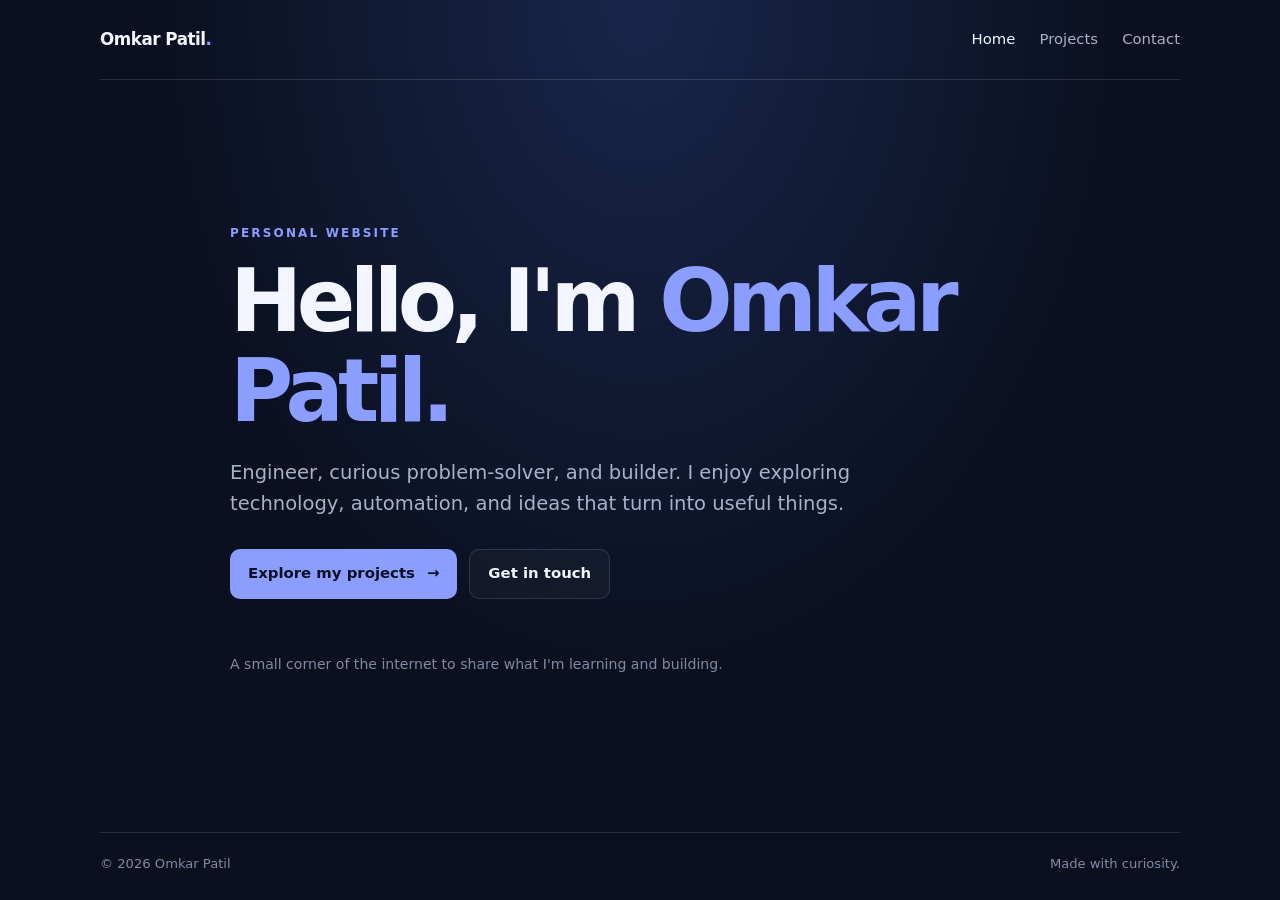
==== index.html @ 69654e65 "First commit to website added contact, projects, index and style" ====
<!doctype html>
<html lang="en">
<head>
  <meta charset="utf-8">
  <meta name="viewport" content="width=device-width, initial-scale=1">
  <meta name="description" content="The personal website of Omkar Patil.">
  <title>Omkar Patil</title>
  <link rel="stylesheet" href="style.css">
</head>
<body>
  <header class="site-header">
    <a class="brand" href="index.html">Omkar Patil<span>.</span></a>
    <nav aria-label="Main navigation">
      <a class="active" href="index.html">Home</a>
      <a href="projects.html">Projects</a>
      <a href="contact.html">Contact</a>
    </nav>
  </header>

  <main class="hero">
    <p class="eyebrow">PERSONAL WEBSITE</p>
    <h1>Hello, I'm <span>Omkar Patil.</span></h1>
    <p class="intro">Engineer, curious problem-solver, and builder. I enjoy exploring technology, automation, and ideas that turn into useful things.</p>
    <div class="actions">
      <a class="button primary" href="projects.html">Explore my projects <span aria-hidden="true">→</span></a>
      <a class="button secondary" href="contact.html">Get in touch</a>
    </div>
    <p class="note">A small corner of the internet to share what I'm learning and building.</p>
  </main>

  <footer><span>© <span id="year">2026</span> Omkar Patil</span><span>Made with curiosity.</span></footer>
</body>
</html>
---- style.css ----
:root {
  color-scheme: dark;
  --bg: #0b1020;
  --panel: #111a2d;
  --text: #f3f6ff;
  --muted: #a7b2c8;
  --accent: #8b9dff;
  --line: rgba(255,255,255,.12);
}
* { box-sizing: border-box; }
html { min-height: 100%; }
body {
  margin: 0;
  min-height: 100vh;
  display: flex;
  flex-direction: column;
  background: radial-gradient(ellipse at 50% 0%, #18264a 0%, var(--bg) 54%);
  color: var(--text);
  font-family: Inter, ui-sans-serif, system-ui, -apple-system, BlinkMacSystemFont, "Segoe UI", sans-serif;
  line-height: 1.6;
}
a { color: inherit; text-decoration: none; }
.site-header {
  width: min(1080px, calc(100% - 40px));
  margin: 0 auto;
  padding: 26px 0;
  display: flex;
  justify-content: space-between;
  align-items: center;
  gap: 24px;
  border-bottom: 1px solid var(--line);
}
.brand { font-size: 1.05rem; font-weight: 750; letter-spacing: -.03em; }
.brand span, h1 span { color: var(--accent); }
nav { display: flex; gap: 24px; }
nav a { color: var(--muted); font-size: .93rem; transition: color .2s; }
nav a:hover, nav a.active { color: var(--text); }
.hero {
  width: min(820px, calc(100% - 40px));
  margin: auto;
  padding: 100px 0 110px;
}
.eyebrow { color: var(--accent); font-size: .75rem; font-weight: 750; letter-spacing: .18em; }
h1 { margin: 12px 0 18px; font-size: clamp(2.8rem, 8vw, 5.4rem); line-height: 1.05; letter-spacing: -.065em; }
.intro { max-width: 650px; color: var(--muted); font-size: clamp(1.05rem, 2.3vw, 1.22rem); }
.actions { display: flex; flex-wrap: wrap; gap: 12px; margin-top: 30px; }
.button { display: inline-flex; align-items: center; gap: 12px; padding: 12px 18px; border-radius: 10px; font-weight: 650; font-size: .93rem; }
.primary { color: #0b1020; background: var(--accent); }
.primary:hover { filter: brightness(1.08); }
.secondary { border: 1px solid var(--line); background: rgba(255,255,255,.03); }
.secondary:hover { background: rgba(255,255,255,.08); }
.note { margin-top: 54px; color: #7f8ba4; font-size: .88rem; }
.page { width: min(820px, calc(100% - 40px)); margin: 0 auto; padding: 76px 0 100px; flex: 1; }
.page h1 { font-size: clamp(2.7rem, 7vw, 4.6rem); }
.project-card, .contact-card {
  margin: 34px 0 28px;
  padding: 28px;
  border: 1px solid var(--line);
  border-radius: 16px;
  background: linear-gradient(135deg, rgba(255,255,255,.055), rgba(255,255,255,.02));
}
.status { display: flex; align-items: center; gap: 9px; color: #b9c4da; font-size: .82rem; }
.status-dot { width: 8px; height: 8px; border-radius: 50%; background: #f3c969; box-shadow: 0 0 12px rgba(243,201,105,.35); }
h2 { margin: 16px 0 8px; font-size: 1.4rem; letter-spacing: -.025em; }
.project-card p, .small { color: var(--muted); }
.label { color: var(--muted); font-size: .75rem; letter-spacing: .16em; font-weight: 750; }
.email-link { color: var(--accent); font-size: clamp(1.05rem, 3vw, 1.4rem); overflow-wrap: anywhere; }
.small { font-size: .82rem; }
.text-link { display: inline-block; margin-top: 12px; color: var(--muted); }
.text-link:hover { color: var(--text); }
footer {
  width: min(1080px, calc(100% - 40px));
  margin: 0 auto;
  padding: 20px 0 26px;
  border-top: 1px solid var(--line);
  display: flex;
  justify-content: space-between;
  gap: 12px;
  color: #7f8ba4;
  font-size: .82rem;
}
@media (max-width: 520px) {
  .site-header { align-items: flex-start; flex-direction: column; gap: 12px; }
  nav { gap: 18px; }
  .hero { padding: 72px 0 80px; }
  .page { padding-top: 54px; }
  .project-card, .contact-card { padding: 22px; }
  footer { flex-direction: column; gap: 4px; }
}
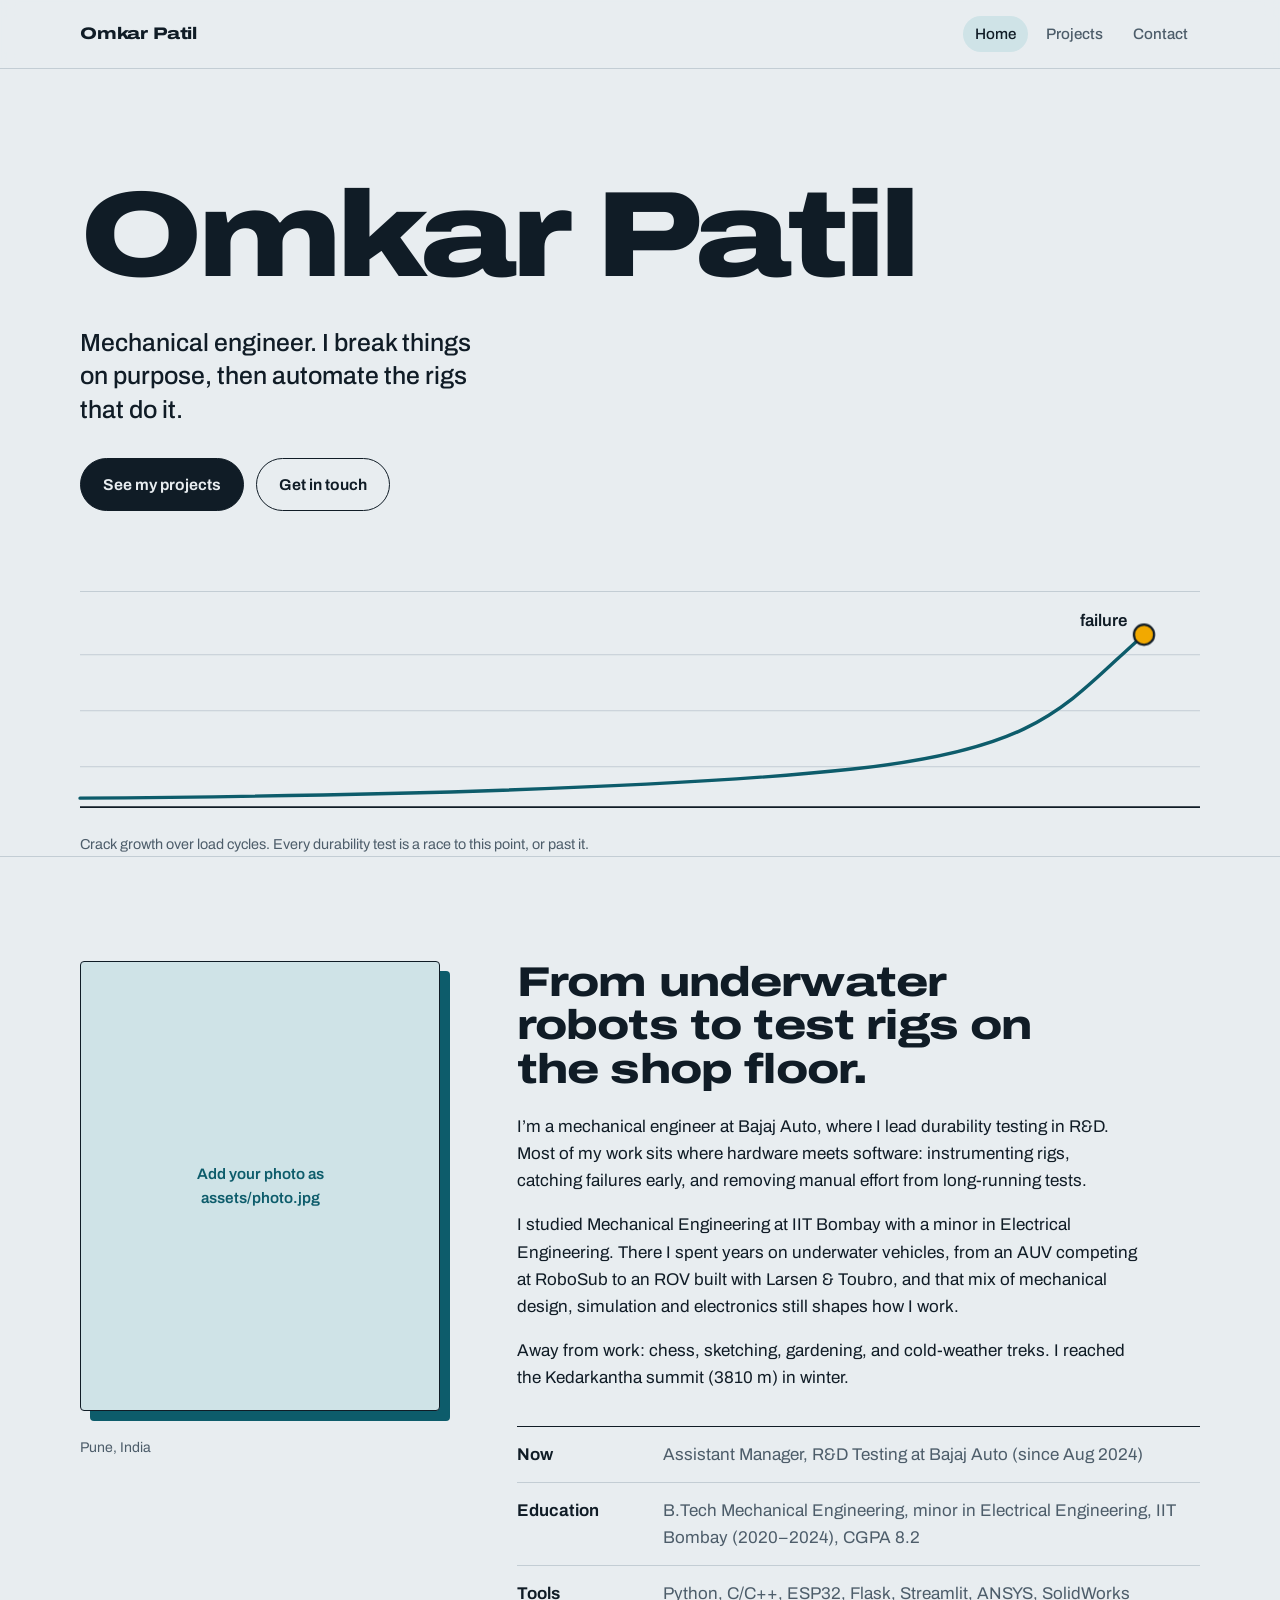
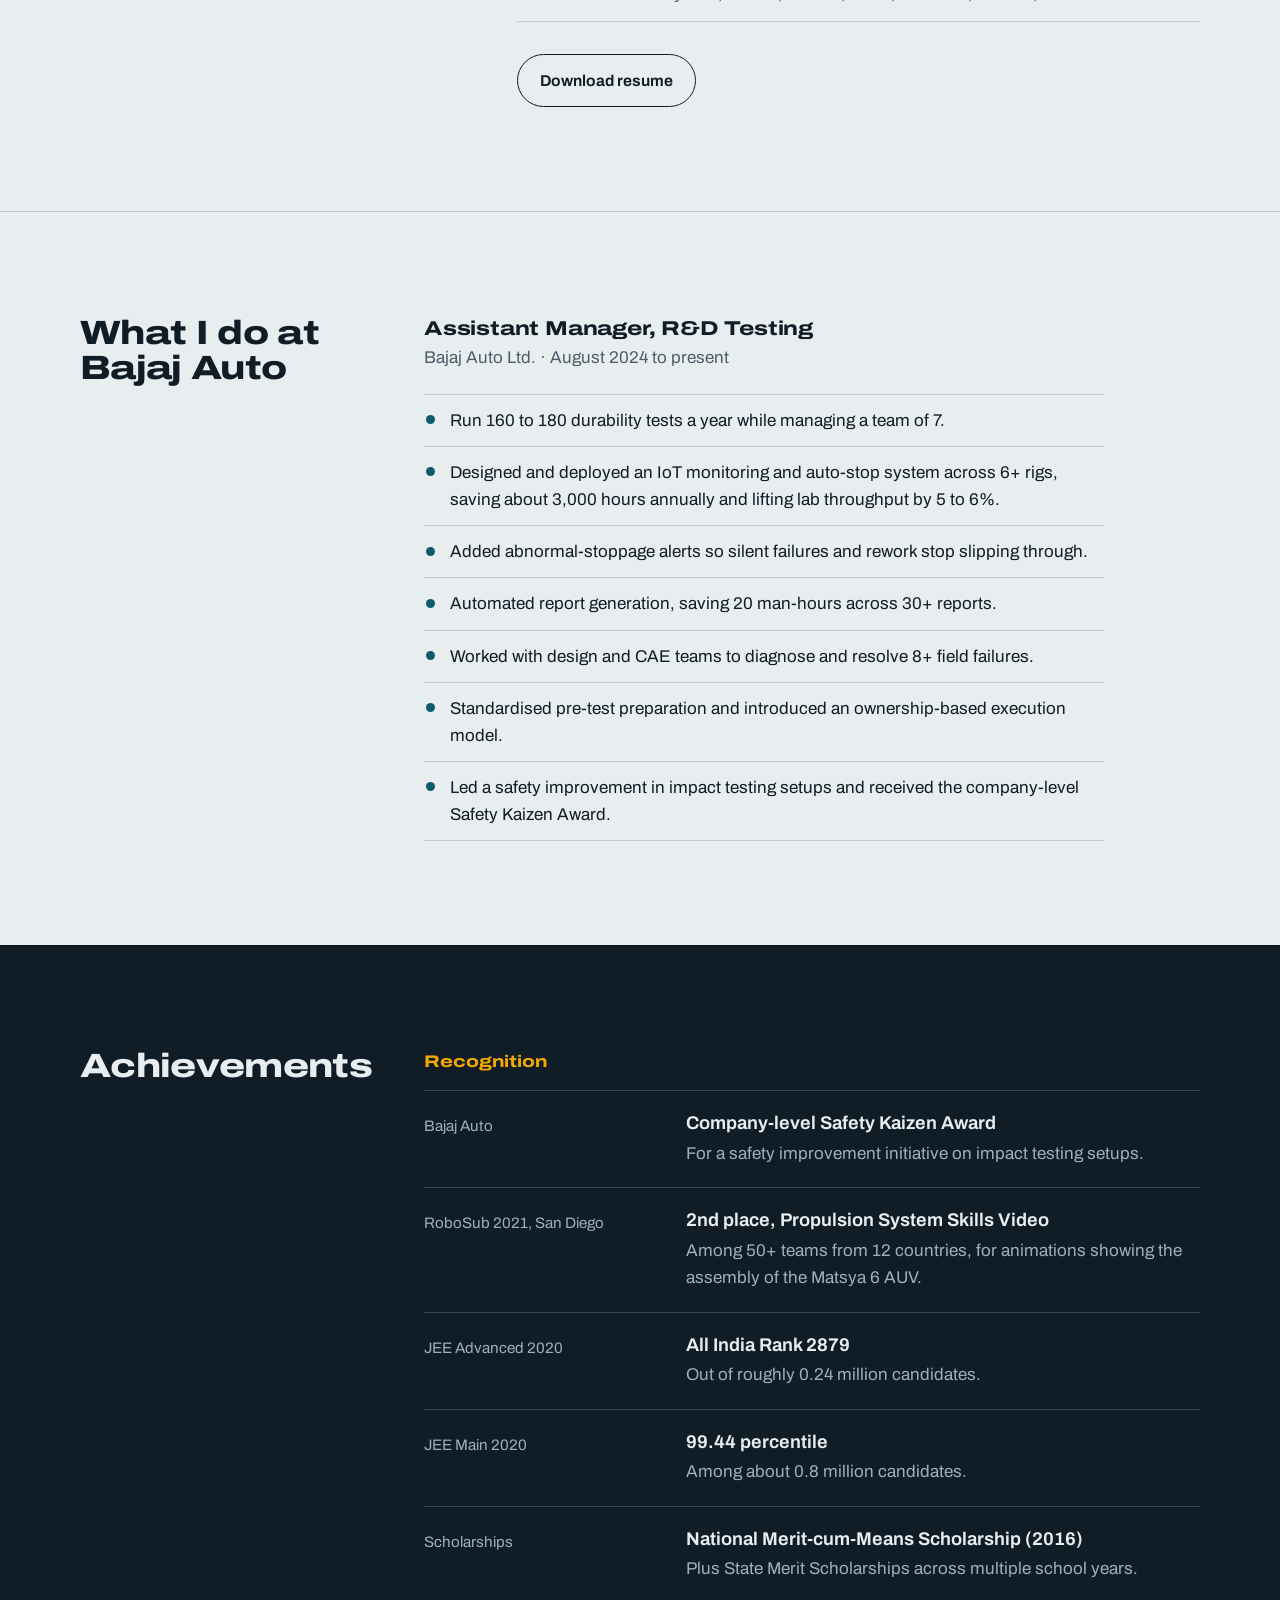
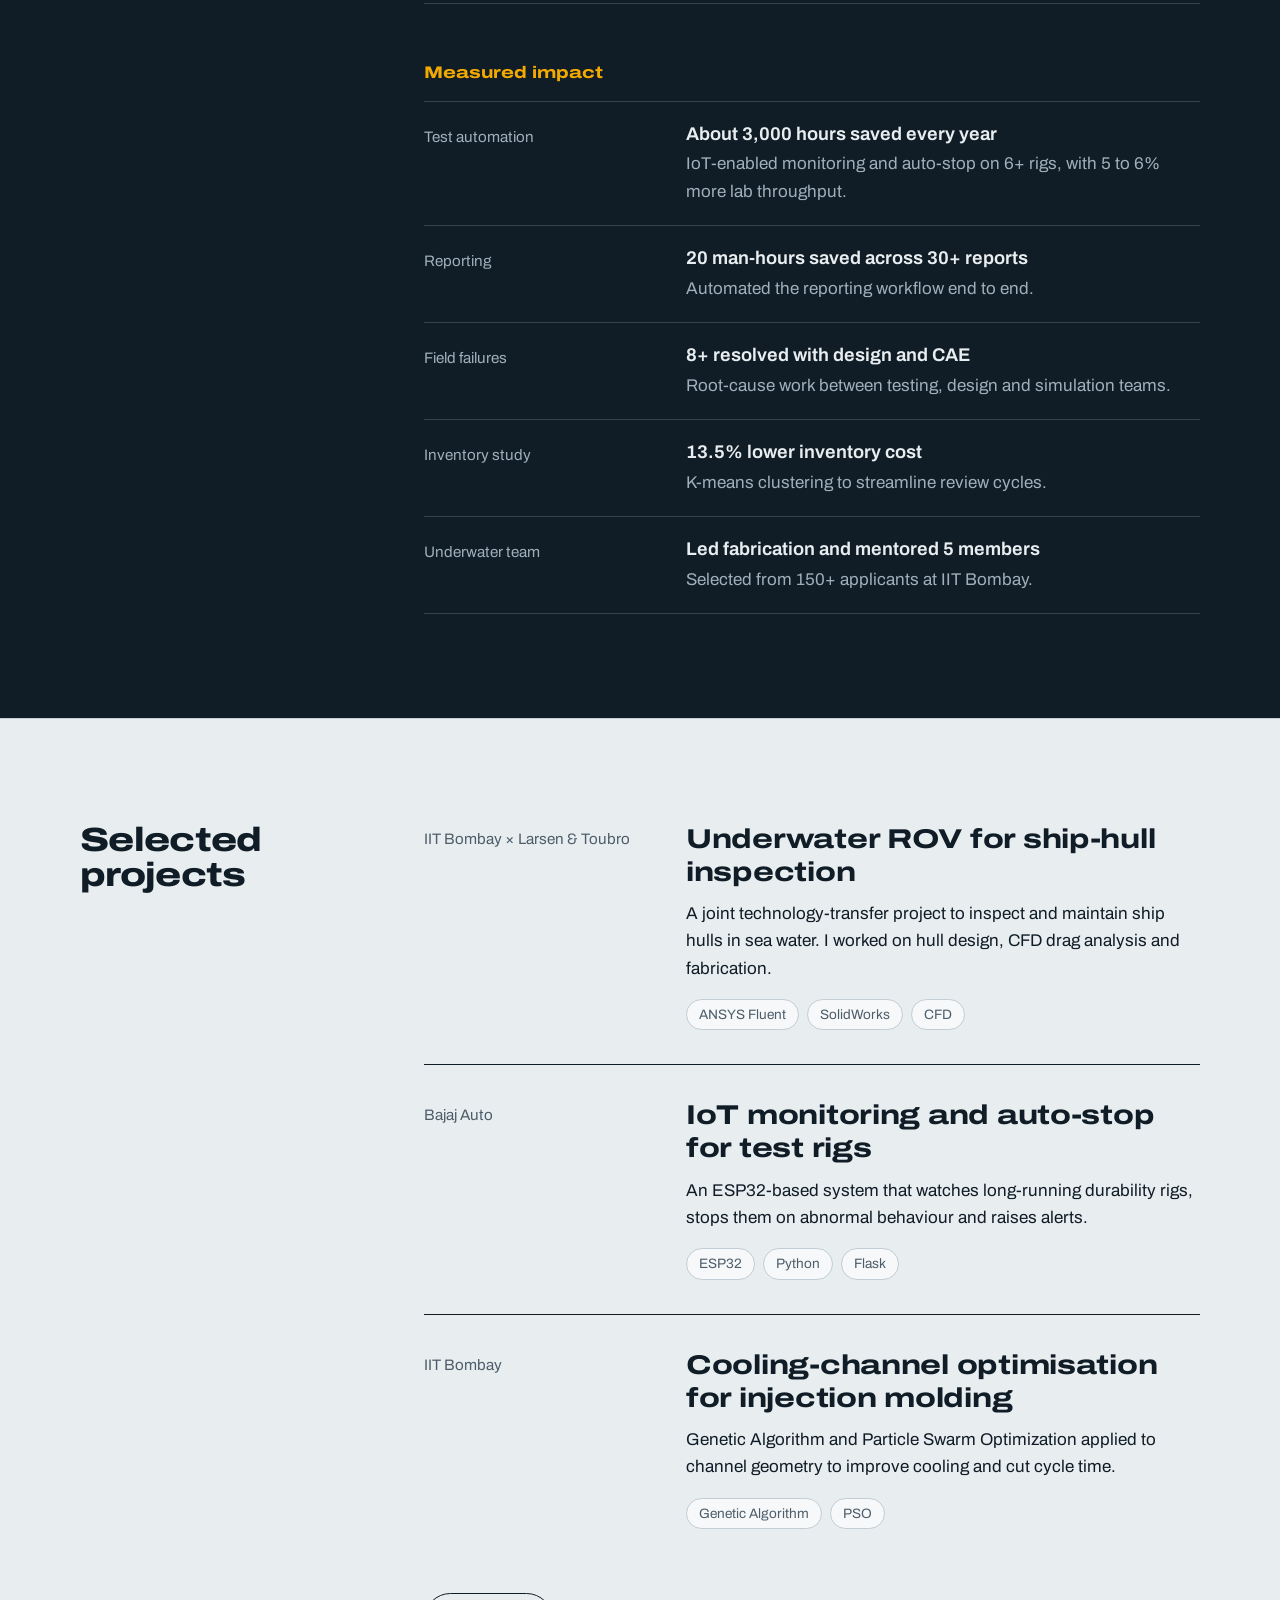
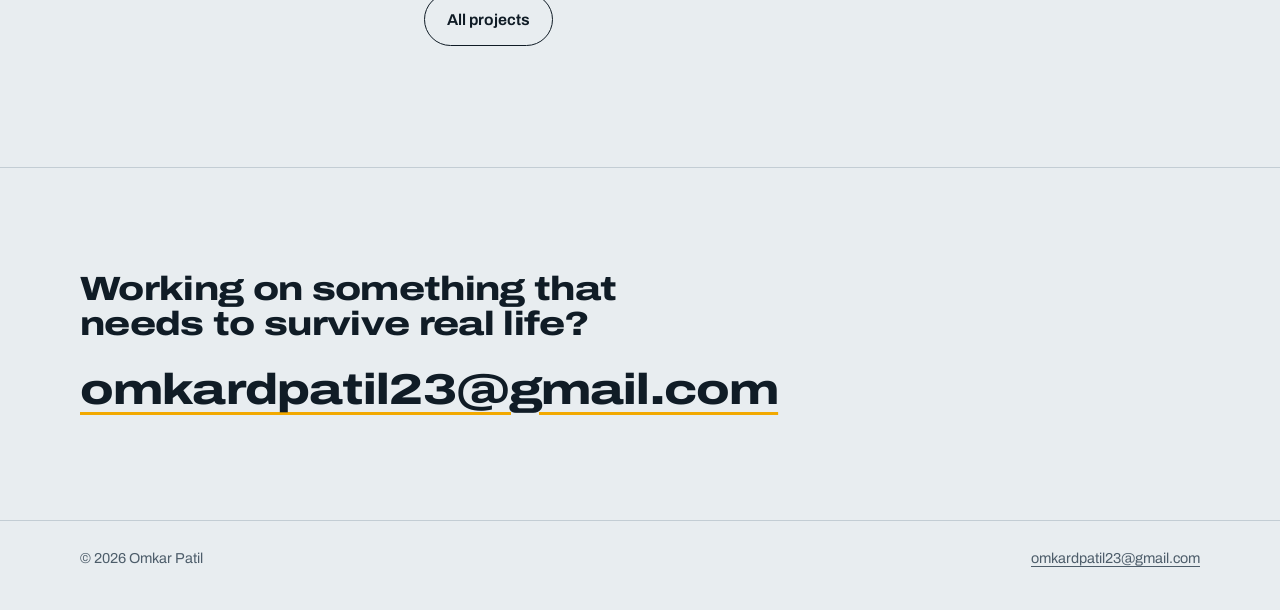
==== commit b4173c1e: "Add files via upload v2" ====
--- a/index.html
+++ b/index.html
@@ -3,31 +3,181 @@
 <head>
   <meta charset="utf-8">
   <meta name="viewport" content="width=device-width, initial-scale=1">
-  <meta name="description" content="The personal website of Omkar Patil.">
-  <title>Omkar Patil</title>
+  <meta name="description" content="Omkar Patil: mechanical engineer at Bajaj Auto working on durability testing and test automation. IIT Bombay graduate.">
+  <title>Omkar Patil | Mechanical Engineer</title>
+  <link rel="preconnect" href="https://fonts.googleapis.com">
+  <link rel="preconnect" href="https://fonts.gstatic.com" crossorigin>
+  <link rel="stylesheet" href="https://fonts.googleapis.com/css2?family=Archivo:wdth,wght@62..125,100..900&display=swap">
   <link rel="stylesheet" href="style.css">
 </head>
 <body>
   <header class="site-header">
-    <a class="brand" href="index.html">Omkar Patil<span>.</span></a>
-    <nav aria-label="Main navigation">
-      <a class="active" href="index.html">Home</a>
-      <a href="projects.html">Projects</a>
-      <a href="contact.html">Contact</a>
-    </nav>
+    <div class="wrap">
+      <a class="brand" href="index.html">Omkar Patil</a>
+      <nav aria-label="Main navigation">
+        <a href="index.html" aria-current="page">Home</a>
+        <a href="projects.html">Projects</a>
+        <a href="contact.html">Contact</a>
+      </nav>
+    </div>
   </header>
 
-  <main class="hero">
-    <p class="eyebrow">PERSONAL WEBSITE</p>
-    <h1>Hello, I'm <span>Omkar Patil.</span></h1>
-    <p class="intro">Engineer, curious problem-solver, and builder. I enjoy exploring technology, automation, and ideas that turn into useful things.</p>
-    <div class="actions">
-      <a class="button primary" href="projects.html">Explore my projects <span aria-hidden="true">→</span></a>
-      <a class="button secondary" href="contact.html">Get in touch</a>
-    </div>
-    <p class="note">A small corner of the internet to share what I'm learning and building.</p>
+  <main>
+    <section class="hero wrap band first" style="padding-bottom:0">
+      <h1>Omkar Patil</h1>
+      <p class="role">Mechanical engineer. I break things on purpose, then automate the rigs that do it.</p>
+      <div class="actions">
+        <a class="button solid" href="projects.html">See my projects</a>
+        <a class="button ghost" href="contact.html">Get in touch</a>
+      </div>
+
+      <figure class="curve" style="margin-left:0;margin-right:0;margin-bottom:0">
+        <svg viewBox="0 0 1000 190" role="img" aria-label="A crack growth curve rising slowly and then sharply to a failure point">
+          <g class="grid">
+            <line x1="0" y1="40" x2="1000" y2="40"/><line x1="0" y1="90" x2="1000" y2="90"/><line x1="0" y1="140" x2="1000" y2="140"/>
+          </g>
+          <line class="axis" x1="0" y1="176" x2="1000" y2="176"/>
+          <path class="trace" pathLength="1" d="M0 168 C 260 166, 520 160, 690 142 S 880 84, 950 22"/>
+          <circle class="mark" cx="950" cy="22" r="9"/>
+          <text class="mark-label" x="935" y="14" text-anchor="end">failure</text>
+        </svg>
+        <figcaption>Crack growth over load cycles. Every durability test is a race to this point, or past it.</figcaption>
+      </figure>
+    </section>
+
+    <section class="band" id="about">
+      <div class="wrap about">
+        <figure class="photo" id="photo">
+          <div class="frame">
+            <img id="portrait" src="assets/photo.jpg" alt="Portrait of Omkar Patil" width="720" height="900">
+            <div class="missing">Add your photo as<br>assets/photo.jpg</div>
+          </div>
+          <figcaption>Pune, India</figcaption>
+        </figure>
+        <div>
+          <h2>From underwater robots to test rigs on the shop floor.</h2>
+          <p>I’m a mechanical engineer at Bajaj Auto, where I lead durability testing in R&amp;D. Most of my work sits where hardware meets software: instrumenting rigs, catching failures early, and removing manual effort from long-running tests.</p>
+          <p>I studied Mechanical Engineering at IIT Bombay with a minor in Electrical Engineering. There I spent years on underwater vehicles, from an AUV competing at RoboSub to an ROV built with Larsen &amp; Toubro, and that mix of mechanical design, simulation and electronics still shapes how I work.</p>
+          <p>Away from work: chess, sketching, gardening, and cold-weather treks. I reached the Kedarkantha summit (3810 m) in winter.</p>
+          <dl class="facts">
+            <div><dt>Now</dt><dd>Assistant Manager, R&amp;D Testing at Bajaj Auto (since Aug 2024)</dd></div>
+            <div><dt>Education</dt><dd>B.Tech Mechanical Engineering, minor in Electrical Engineering, IIT Bombay (2020–2024), CGPA 8.2</dd></div>
+            <div><dt>Tools</dt><dd>Python, C/C++, ESP32, Flask, Streamlit, ANSYS, SolidWorks</dd></div>
+          </dl>
+          <div class="actions">
+            <a class="button ghost" href="assets/Omkar_Patil_Resume.pdf">Download resume</a>
+          </div>
+        </div>
+      </div>
+    </section>
+
+    <section class="band">
+      <div class="wrap split">
+        <header><h2>What I do at Bajaj Auto</h2></header>
+        <div class="job">
+          <h3>Assistant Manager, R&amp;D Testing</h3>
+          <p class="meta">Bajaj Auto Ltd. · August 2024 to present</p>
+          <ul class="ticks">
+            <li>Run 160 to 180 durability tests a year while managing a team of 7.</li>
+            <li>Designed and deployed an IoT monitoring and auto-stop system across 6+ rigs, saving about 3,000 hours annually and lifting lab throughput by 5 to 6%.</li>
+            <li>Added abnormal-stoppage alerts so silent failures and rework stop slipping through.</li>
+            <li>Automated report generation, saving 20 man-hours across 30+ reports.</li>
+            <li>Worked with design and CAE teams to diagnose and resolve 8+ field failures.</li>
+            <li>Standardised pre-test preparation and introduced an ownership-based execution model.</li>
+            <li>Led a safety improvement in impact testing setups and received the company-level Safety Kaizen Award.</li>
+          </ul>
+        </div>
+      </div>
+    </section>
+
+    <section class="band dark" id="achievements">
+      <div class="wrap split">
+        <header><h2>Achievements</h2></header>
+        <div>
+          <p class="ledger-group">Recognition</p>
+          <ul class="ledger">
+            <li><span class="src">Bajaj Auto</span><div><strong>Company-level Safety Kaizen Award</strong><p>For a safety improvement initiative on impact testing setups.</p></div></li>
+            <li><span class="src">RoboSub 2021, San Diego</span><div><strong>2nd place, Propulsion System Skills Video</strong><p>Among 50+ teams from 12 countries, for animations showing the assembly of the Matsya 6 AUV.</p></div></li>
+            <li><span class="src">JEE Advanced 2020</span><div><strong>All India Rank 2879</strong><p>Out of roughly 0.24 million candidates.</p></div></li>
+            <li><span class="src">JEE Main 2020</span><div><strong>99.44 percentile</strong><p>Among about 0.8 million candidates.</p></div></li>
+            <li><span class="src">Scholarships</span><div><strong>National Merit-cum-Means Scholarship (2016)</strong><p>Plus State Merit Scholarships across multiple school years.</p></div></li>
+          </ul>
+
+          <p class="ledger-group">Measured impact</p>
+          <ul class="ledger">
+            <li><span class="src">Test automation</span><div><strong>About 3,000 hours saved every year</strong><p>IoT-enabled monitoring and auto-stop on 6+ rigs, with 5 to 6% more lab throughput.</p></div></li>
+            <li><span class="src">Reporting</span><div><strong>20 man-hours saved across 30+ reports</strong><p>Automated the reporting workflow end to end.</p></div></li>
+            <li><span class="src">Field failures</span><div><strong>8+ resolved with design and CAE</strong><p>Root-cause work between testing, design and simulation teams.</p></div></li>
+            <li><span class="src">Inventory study</span><div><strong>13.5% lower inventory cost</strong><p>K-means clustering to streamline review cycles.</p></div></li>
+            <li><span class="src">Underwater team</span><div><strong>Led fabrication and mentored 5 members</strong><p>Selected from 150+ applicants at IIT Bombay.</p></div></li>
+          </ul>
+        </div>
+      </div>
+    </section>
+
+    <section class="band">
+      <div class="wrap split">
+        <header><h2>Selected projects</h2></header>
+        <div>
+          <div class="projects">
+            <article class="project highlight" style="padding-top:0;border-top:0">
+              <div class="where">IIT Bombay × Larsen &amp; Toubro</div>
+              <div>
+                <h3>Underwater ROV for ship-hull inspection</h3>
+                <p>A joint technology-transfer project to inspect and maintain ship hulls in sea water. I worked on hull design, CFD drag analysis and fabrication.</p>
+                <ul class="tags"><li>ANSYS Fluent</li><li>SolidWorks</li><li>CFD</li></ul>
+              </div>
+            </article>
+            <article class="project">
+              <div class="where">Bajaj Auto</div>
+              <div>
+                <h3>IoT monitoring and auto-stop for test rigs</h3>
+                <p>An ESP32-based system that watches long-running durability rigs, stops them on abnormal behaviour and raises alerts.</p>
+                <ul class="tags"><li>ESP32</li><li>Python</li><li>Flask</li></ul>
+              </div>
+            </article>
+            <article class="project">
+              <div class="where">IIT Bombay</div>
+              <div>
+                <h3>Cooling-channel optimisation for injection molding</h3>
+                <p>Genetic Algorithm and Particle Swarm Optimization applied to channel geometry to improve cooling and cut cycle time.</p>
+                <ul class="tags"><li>Genetic Algorithm</li><li>PSO</li></ul>
+              </div>
+            </article>
+          </div>
+          <p class="more"><a class="button ghost" href="projects.html">All projects</a></p>
+        </div>
+      </div>
+    </section>
+
+    <section class="band">
+      <div class="wrap">
+        <h2 style="max-width:22ch;margin-bottom:22px">Working on something that needs to survive real life?</h2>
+        <a class="mail" href="mailto:omkardpatil23@gmail.com">omkardpatil23@gmail.com</a>
+      </div>
+    </section>
   </main>
 
-  <footer><span>© <span id="year">2026</span> Omkar Patil</span><span>Made with curiosity.</span></footer>
+  <footer>
+    <div class="wrap">
+      <span>© <span id="year">2026</span> Omkar Patil</span>
+      <a href="mailto:omkardpatil23@gmail.com">omkardpatil23@gmail.com</a>
+    </div>
+  </footer>
+  <script>document.getElementById("year").textContent = new Date().getFullYear();</script>
+<script>
+  /* Photo loader: tries a few common file names in /assets, then shows the placeholder. */
+  (function () {
+    var img = document.getElementById("portrait");
+    var box = document.getElementById("photo");
+    var names = ["assets/photo.jpg", "assets/photo.jpeg", "assets/photo.png", "assets/photo.webp"];
+    var i = 0;
+    img.addEventListener("error", function () {
+      i += 1;
+      if (i < names.length) { img.src = names[i]; } else { box.classList.add("no-photo"); }
+    });
+    if (img.complete && img.naturalWidth === 0) { img.dispatchEvent(new Event("error")); }
+  })();
+</script>
 </body>
 </html>
--- a/style.css
+++ b/style.css
@@ -1,89 +1,176 @@
 :root {
-  color-scheme: dark;
-  --bg: #0b1020;
-  --panel: #111a2d;
-  --text: #f3f6ff;
-  --muted: #a7b2c8;
-  --accent: #8b9dff;
-  --line: rgba(255,255,255,.12);
+  --paper: #e8edf0;
+  --panel: #f6f8f9;
+  --ink: #101c26;
+  --steel: #4d5d6a;
+  --line: #c3cdd4;
+  --teal: #0d5c6b;
+  --teal-soft: #cfe3e7;
+  --amber: #f2a900;
+  --on-ink: #e8edf0;
+  --on-ink-muted: #9fb0bc;
+  --wrap: 1120px;
 }
 * { box-sizing: border-box; }
-html { min-height: 100%; }
+html { scroll-behavior: smooth; scroll-padding-top: 80px; }
 body {
   margin: 0;
-  min-height: 100vh;
-  display: flex;
-  flex-direction: column;
-  background: radial-gradient(ellipse at 50% 0%, #18264a 0%, var(--bg) 54%);
-  color: var(--text);
-  font-family: Inter, ui-sans-serif, system-ui, -apple-system, BlinkMacSystemFont, "Segoe UI", sans-serif;
+  background: var(--paper);
+  color: var(--ink);
+  font-family: "Archivo", ui-sans-serif, system-ui, -apple-system, "Segoe UI", Roboto, sans-serif;
+  font-size: 1.0625rem;
   line-height: 1.6;
+  -webkit-font-smoothing: antialiased;
 }
-a { color: inherit; text-decoration: none; }
+a { color: inherit; }
+img { max-width: 100%; display: block; }
+:focus-visible { outline: 3px solid var(--teal); outline-offset: 3px; border-radius: 3px; }
+.wrap { width: min(var(--wrap), calc(100% - 48px)); margin: 0 auto; }
+
+/* header */
 .site-header {
-  width: min(1080px, calc(100% - 40px));
-  margin: 0 auto;
-  padding: 26px 0;
-  display: flex;
-  justify-content: space-between;
-  align-items: center;
-  gap: 24px;
+  position: sticky; top: 0; z-index: 20;
+  background: rgba(232,237,240,.92);
+  backdrop-filter: blur(8px);
   border-bottom: 1px solid var(--line);
 }
-.brand { font-size: 1.05rem; font-weight: 750; letter-spacing: -.03em; }
-.brand span, h1 span { color: var(--accent); }
-nav { display: flex; gap: 24px; }
-nav a { color: var(--muted); font-size: .93rem; transition: color .2s; }
-nav a:hover, nav a.active { color: var(--text); }
-.hero {
-  width: min(820px, calc(100% - 40px));
-  margin: auto;
-  padding: 100px 0 110px;
+.site-header .wrap { display: flex; justify-content: space-between; align-items: center; gap: 24px; padding: 16px 0; }
+.brand { font-stretch: 125%; font-weight: 800; font-size: 1.05rem; letter-spacing: -.01em; text-decoration: none; }
+nav { display: flex; gap: 6px; }
+nav a { padding: 6px 12px; border-radius: 999px; text-decoration: none; color: var(--steel); font-size: .95rem; font-weight: 500; }
+nav a:hover { color: var(--ink); background: rgba(16,28,38,.06); }
+nav a[aria-current="page"] { color: var(--ink); background: var(--teal-soft); }
+
+/* type */
+h1, h2, h3 { font-stretch: 125%; line-height: 1.04; margin: 0; letter-spacing: -.02em; }
+h1 { font-weight: 850; font-size: clamp(2.9rem, 9.5vw, 7.6rem); letter-spacing: -.04em; }
+h2 { font-weight: 800; font-size: clamp(1.5rem, 3vw, 2.1rem); }
+h3 { font-weight: 750; font-size: 1.25rem; line-height: 1.2; letter-spacing: -.01em; }
+p { margin: 0 0 1em; max-width: 62ch; }
+.muted { color: var(--steel); }
+
+/* buttons */
+.actions { display: flex; flex-wrap: wrap; gap: 12px; margin-top: 32px; }
+.button {
+  display: inline-flex; align-items: center; padding: 13px 22px; border-radius: 999px;
+  font-weight: 650; font-size: .98rem; text-decoration: none;
+  border: 1.5px solid var(--ink);
+  transition: background .2s, color .2s;
 }
-.eyebrow { color: var(--accent); font-size: .75rem; font-weight: 750; letter-spacing: .18em; }
-h1 { margin: 12px 0 18px; font-size: clamp(2.8rem, 8vw, 5.4rem); line-height: 1.05; letter-spacing: -.065em; }
-.intro { max-width: 650px; color: var(--muted); font-size: clamp(1.05rem, 2.3vw, 1.22rem); }
-.actions { display: flex; flex-wrap: wrap; gap: 12px; margin-top: 30px; }
-.button { display: inline-flex; align-items: center; gap: 12px; padding: 12px 18px; border-radius: 10px; font-weight: 650; font-size: .93rem; }
-.primary { color: #0b1020; background: var(--accent); }
-.primary:hover { filter: brightness(1.08); }
-.secondary { border: 1px solid var(--line); background: rgba(255,255,255,.03); }
-.secondary:hover { background: rgba(255,255,255,.08); }
-.note { margin-top: 54px; color: #7f8ba4; font-size: .88rem; }
-.page { width: min(820px, calc(100% - 40px)); margin: 0 auto; padding: 76px 0 100px; flex: 1; }
-.page h1 { font-size: clamp(2.7rem, 7vw, 4.6rem); }
-.project-card, .contact-card {
-  margin: 34px 0 28px;
-  padding: 28px;
-  border: 1px solid var(--line);
-  border-radius: 16px;
-  background: linear-gradient(135deg, rgba(255,255,255,.055), rgba(255,255,255,.02));
+.button.solid { background: var(--ink); color: var(--paper); }
+.button.solid:hover { background: var(--teal); border-color: var(--teal); }
+.button.ghost:hover { background: var(--ink); color: var(--paper); }
+
+/* hero */
+.hero { padding: clamp(56px, 11vw, 120px) 0 0; }
+.hero .role { font-size: clamp(1.15rem, 2.4vw, 1.55rem); font-weight: 500; max-width: 30ch; margin: 26px 0 0; line-height: 1.35; }
+.curve { margin-top: clamp(40px, 7vw, 80px); border-top: 1px solid var(--line); padding-top: 18px; }
+.curve svg { width: 100%; height: auto; overflow: visible; display: block; }
+.curve .grid line { stroke: var(--line); stroke-width: 1; }
+.curve .axis { stroke: var(--ink); stroke-width: 1.5; }
+.curve .trace { fill: none; stroke: var(--teal); stroke-width: 3; stroke-linecap: round; stroke-dasharray: 1; stroke-dashoffset: 1; animation: draw 2.6s cubic-bezier(.5,.1,.3,1) .3s forwards; }
+.curve .mark { fill: var(--amber); stroke: var(--ink); stroke-width: 2; opacity: 0; animation: pop .4s ease 2.7s forwards; }
+.curve .mark-label { font: 600 15px "Archivo", sans-serif; fill: var(--ink); opacity: 0; animation: pop .4s ease 2.8s forwards; }
+.curve figcaption { margin: 10px 0 0; font-size: .9rem; color: var(--steel); }
+@keyframes draw { to { stroke-dashoffset: 0; } }
+@keyframes pop { to { opacity: 1; } }
+
+/* sections */
+.band { padding: clamp(56px, 9vw, 104px) 0; border-top: 1px solid var(--line); }
+.band.first { border-top: 0; }
+.split { display: grid; grid-template-columns: minmax(180px, 280px) 1fr; gap: clamp(24px, 5vw, 72px); }
+.split > header h2 { position: sticky; top: 96px; }
+
+/* about with photo */
+.about { display: grid; grid-template-columns: minmax(240px, 360px) 1fr; gap: clamp(28px, 6vw, 88px); align-items: start; }
+.photo { position: sticky; top: 96px; margin: 0; }
+.photo .frame {
+  aspect-ratio: 4 / 5; border-radius: 4px; overflow: hidden;
+  background: var(--teal-soft);
+  border: 1.5px solid var(--ink);
+  box-shadow: 10px 10px 0 var(--teal);
+  position: relative;
 }
-.status { display: flex; align-items: center; gap: 9px; color: #b9c4da; font-size: .82rem; }
-.status-dot { width: 8px; height: 8px; border-radius: 50%; background: #f3c969; box-shadow: 0 0 12px rgba(243,201,105,.35); }
-h2 { margin: 16px 0 8px; font-size: 1.4rem; letter-spacing: -.025em; }
-.project-card p, .small { color: var(--muted); }
-.label { color: var(--muted); font-size: .75rem; letter-spacing: .16em; font-weight: 750; }
-.email-link { color: var(--accent); font-size: clamp(1.05rem, 3vw, 1.4rem); overflow-wrap: anywhere; }
-.small { font-size: .82rem; }
-.text-link { display: inline-block; margin-top: 12px; color: var(--muted); }
-.text-link:hover { color: var(--text); }
-footer {
-  width: min(1080px, calc(100% - 40px));
-  margin: 0 auto;
-  padding: 20px 0 26px;
-  border-top: 1px solid var(--line);
-  display: flex;
-  justify-content: space-between;
-  gap: 12px;
-  color: #7f8ba4;
-  font-size: .82rem;
+.photo img { width: 100%; height: 100%; object-fit: cover; }
+.photo .missing {
+  position: absolute; inset: 0; display: none; align-items: center; justify-content: center; text-align: center;
+  padding: 24px; color: var(--teal); font-weight: 600; font-size: .95rem;
+}
+.photo.no-photo .missing { display: flex; }
+.photo.no-photo img { display: none; }
+.photo figcaption { margin-top: 26px; font-size: .88rem; color: var(--steel); }
+.about h2 { margin-bottom: 22px; font-size: clamp(1.7rem, 3.6vw, 2.6rem); max-width: 18ch; }
+.facts { margin: 34px 0 0; border-top: 1px solid var(--ink); }
+.facts div { display: grid; grid-template-columns: 130px 1fr; gap: 16px; padding: 14px 0; border-bottom: 1px solid var(--line); }
+.facts dt { font-weight: 650; }
+.facts dd { margin: 0; color: var(--steel); }
+
+/* work */
+.job h3 { margin-bottom: 4px; }
+.job .meta { color: var(--steel); margin-bottom: 22px; }
+.ticks { list-style: none; margin: 0; padding: 0; }
+.ticks li { position: relative; padding: 12px 0 12px 26px; border-bottom: 1px solid var(--line); max-width: 68ch; }
+.ticks li::before { content: ""; position: absolute; left: 2px; top: 1.2em; width: 9px; height: 9px; background: var(--teal); border-radius: 50%; }
+.ticks li:first-child { border-top: 1px solid var(--line); }
+
+/* achievements */
+.dark { background: var(--ink); color: var(--on-ink); border-top: 0; }
+.dark .muted, .dark .ledger .src { color: var(--on-ink-muted); }
+.ledger { list-style: none; margin: 0; padding: 0; }
+.ledger li { display: grid; grid-template-columns: minmax(150px, 230px) 1fr; gap: 12px 32px; padding: 20px 0; border-top: 1px solid rgba(232,237,240,.18); }
+.ledger li:last-child { border-bottom: 1px solid rgba(232,237,240,.18); }
+.ledger .src { font-size: .95rem; padding-top: 3px; }
+.ledger strong { display: block; font-size: 1.15rem; font-weight: 650; line-height: 1.35; margin-bottom: 4px; }
+.ledger p { margin: 0; color: var(--on-ink-muted); }
+.ledger-group { margin: 0 0 14px; font-stretch: 125%; font-weight: 750; font-size: 1.05rem; color: var(--amber); }
+.ledger-group:not(:first-child) { margin-top: 56px; }
+
+/* project rows */
+.projects { display: flex; flex-direction: column; }
+.project { display: grid; grid-template-columns: minmax(150px, 230px) 1fr; gap: 12px 32px; padding: 34px 0; border-top: 1px solid var(--ink); }
+.project .where { color: var(--steel); font-size: .95rem; padding-top: 4px; }
+.project h3 { margin-bottom: 12px; font-size: clamp(1.3rem, 2.4vw, 1.7rem); }
+.project p { max-width: 64ch; }
+.project .ticks li:first-child { border-top: 0; }
+.project .ticks li { padding: 8px 0 8px 26px; border-bottom: 0; }
+.project .ticks li::before { top: 1.1em; }
+.tags { display: flex; flex-wrap: wrap; gap: 8px; list-style: none; padding: 0; margin: 14px 0 0; }
+.tags li { padding: 4px 12px; border: 1px solid var(--line); background: var(--panel); border-radius: 999px; font-size: .85rem; color: var(--steel); }
+.group-title { margin: 72px 0 0; }
+.group-title:first-of-type { margin-top: 0; }
+.group-title + .projects { margin-top: 22px; }
+.group-title { padding-bottom: 0; }
+.highlight { border-top-width: 4px; }
+.page-head { padding: clamp(48px, 8vw, 96px) 0 clamp(32px, 5vw, 56px); }
+.page-head h1 { font-size: clamp(2.6rem, 8vw, 5.6rem); }
+.page-head p { margin-top: 22px; font-size: 1.2rem; color: var(--steel); }
+.more { margin-top: 30px; }
+
+/* contact */
+.mail { display: inline-block; font-stretch: 125%; font-weight: 800; letter-spacing: -.02em; font-size: clamp(1.25rem, 4.4vw, 2.7rem); text-decoration-thickness: 3px; text-underline-offset: 8px; text-decoration-color: var(--amber); overflow-wrap: anywhere; line-height: 1.2; }
+.mail:hover { text-decoration-color: var(--teal); }
+.contact-block { padding: 24px 0 0; }
+
+/* footer */
+footer { border-top: 1px solid var(--line); padding: 26px 0 40px; color: var(--steel); font-size: .9rem; }
+footer .wrap { display: flex; justify-content: space-between; flex-wrap: wrap; gap: 8px 24px; }
+footer a { text-underline-offset: 3px; }
+
+@media (max-width: 820px) {
+  .split, .about { grid-template-columns: 1fr; }
+  .split > header h2, .photo { position: static; }
+  .photo { max-width: 340px; }
+  .photo .frame { box-shadow: 8px 8px 0 var(--teal); }
+  .project, .ledger li { grid-template-columns: 1fr; }
+  .facts div { grid-template-columns: 1fr; gap: 2px; }
 }
 @media (max-width: 520px) {
-  .site-header { align-items: flex-start; flex-direction: column; gap: 12px; }
-  nav { gap: 18px; }
-  .hero { padding: 72px 0 80px; }
-  .page { padding-top: 54px; }
-  .project-card, .contact-card { padding: 22px; }
-  footer { flex-direction: column; gap: 4px; }
+  .wrap { width: calc(100% - 36px); }
+  .site-header .wrap { flex-direction: column; align-items: flex-start; gap: 8px; padding: 12px 0; }
+  nav { margin-left: -12px; }
 }
+@media (prefers-reduced-motion: reduce) {
+  html { scroll-behavior: auto; }
+  .curve .trace { animation: none; stroke-dashoffset: 0; }
+  .curve .mark, .curve .mark-label { animation: none; opacity: 1; }
+}
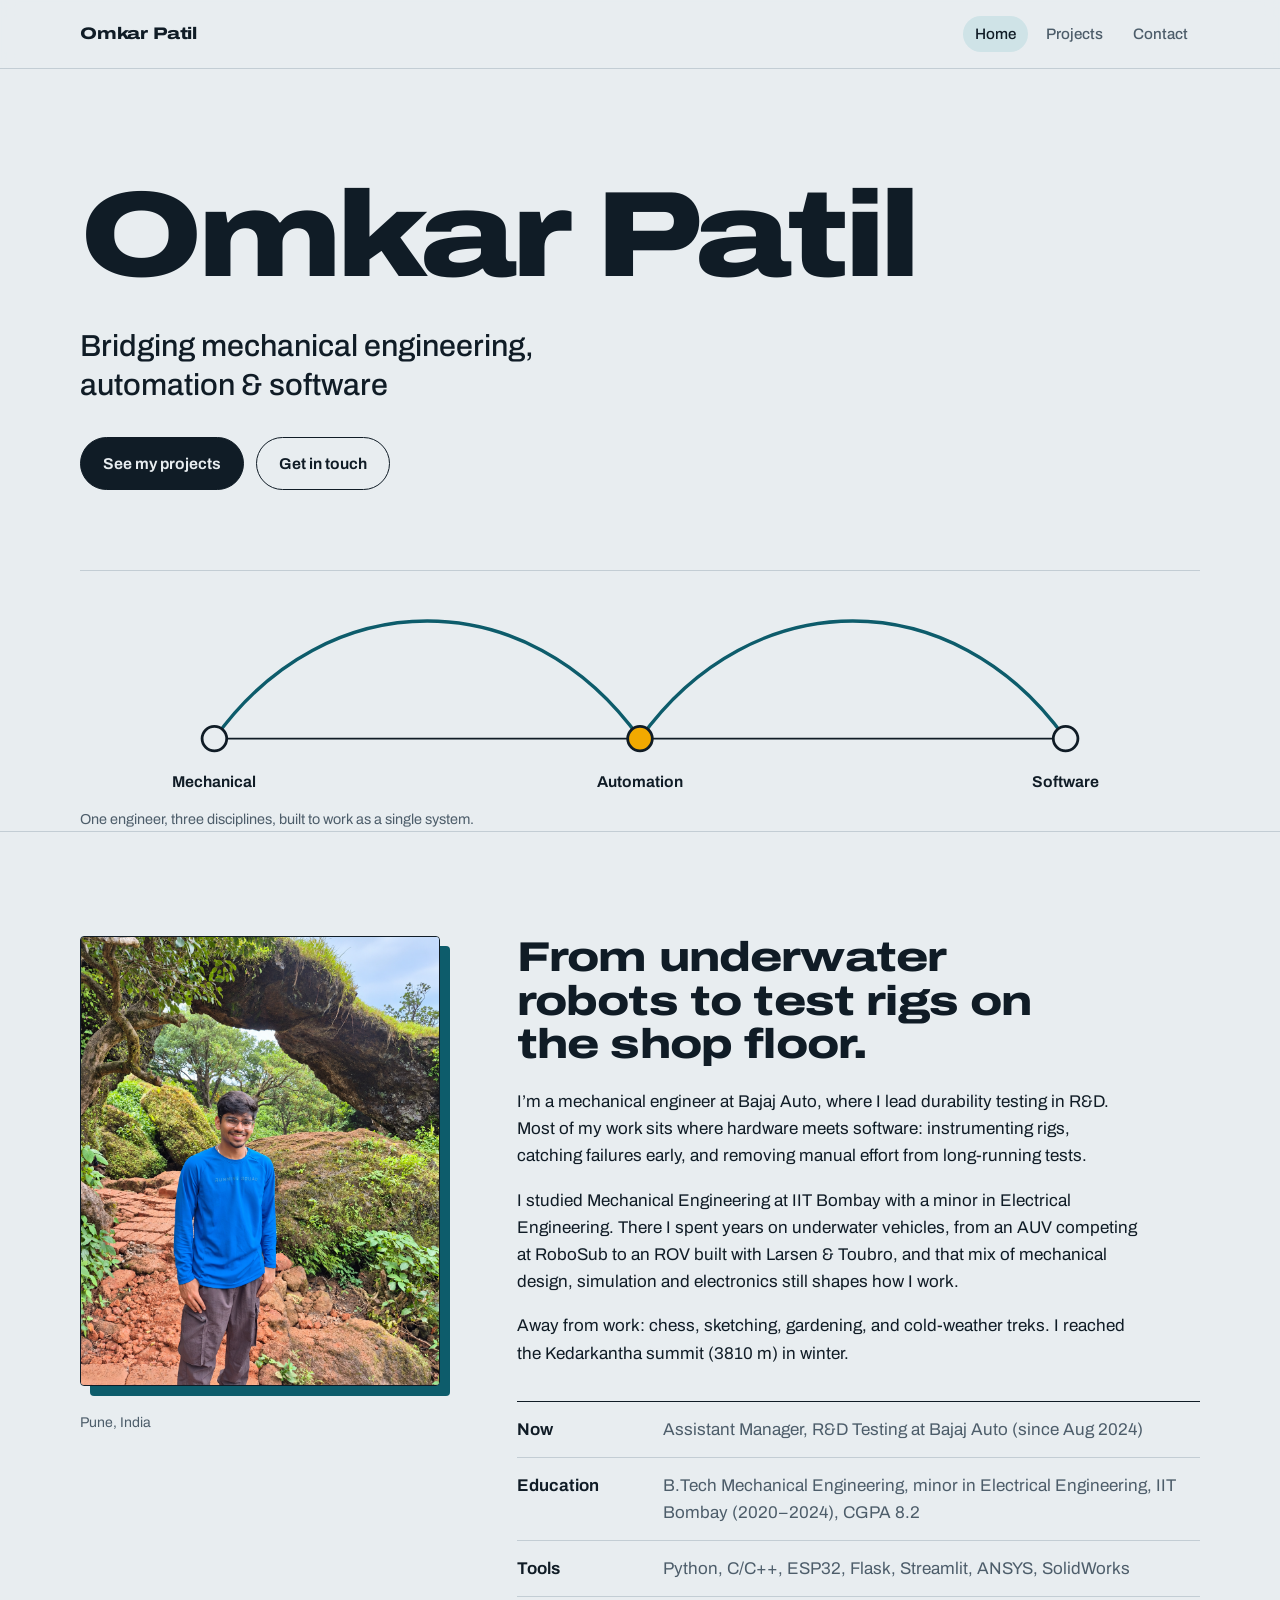
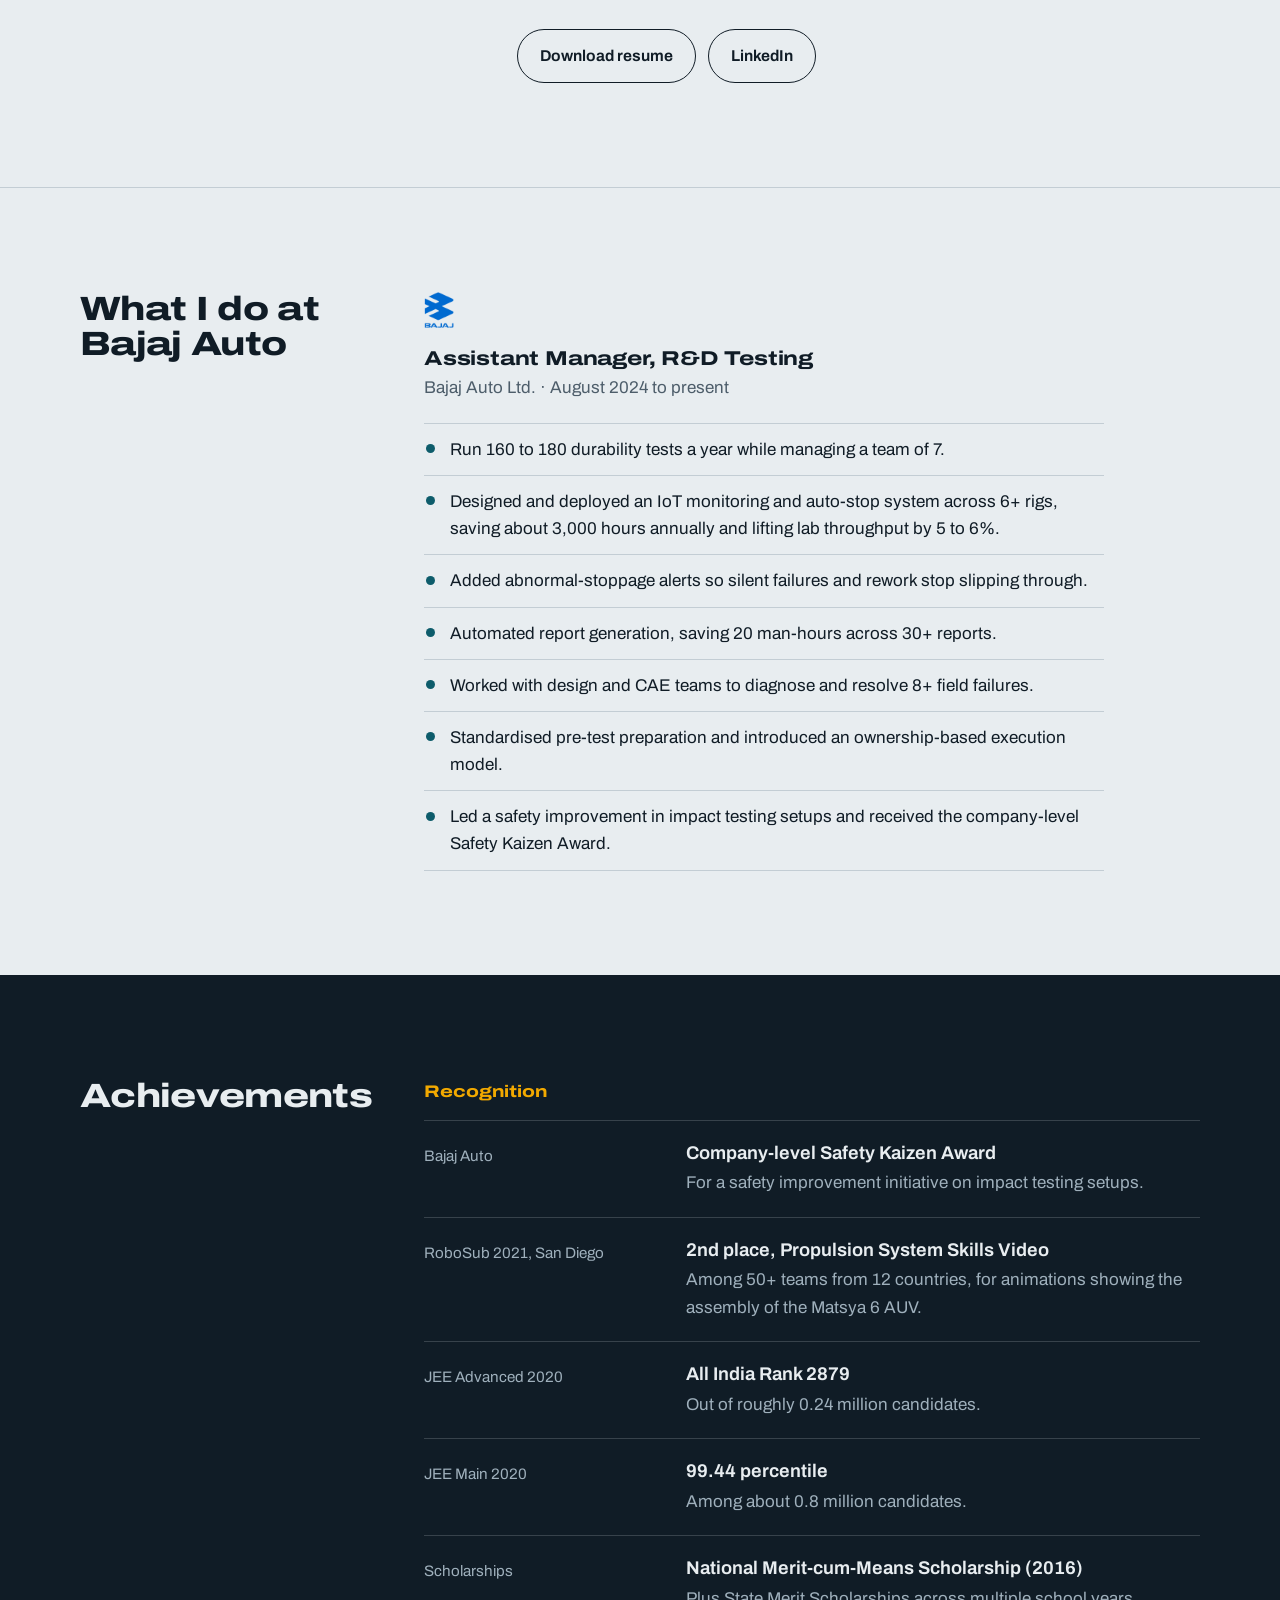
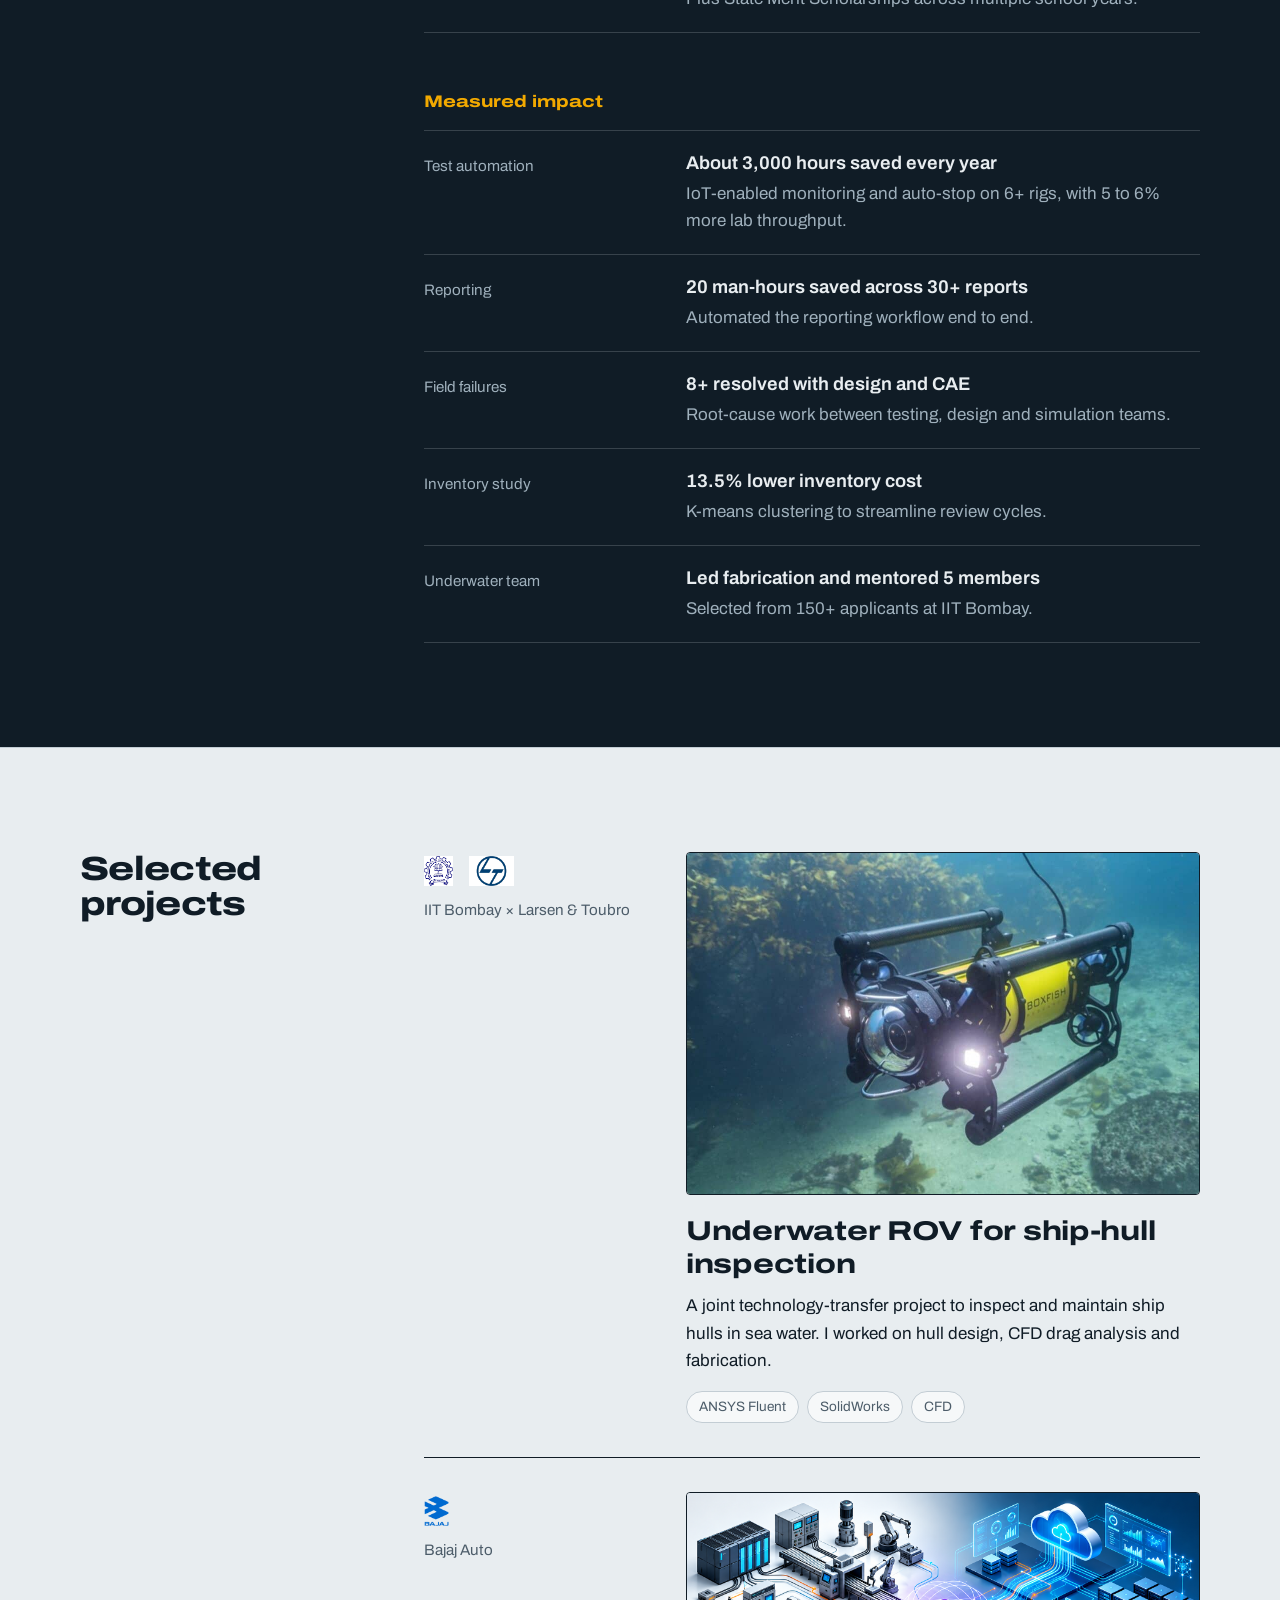
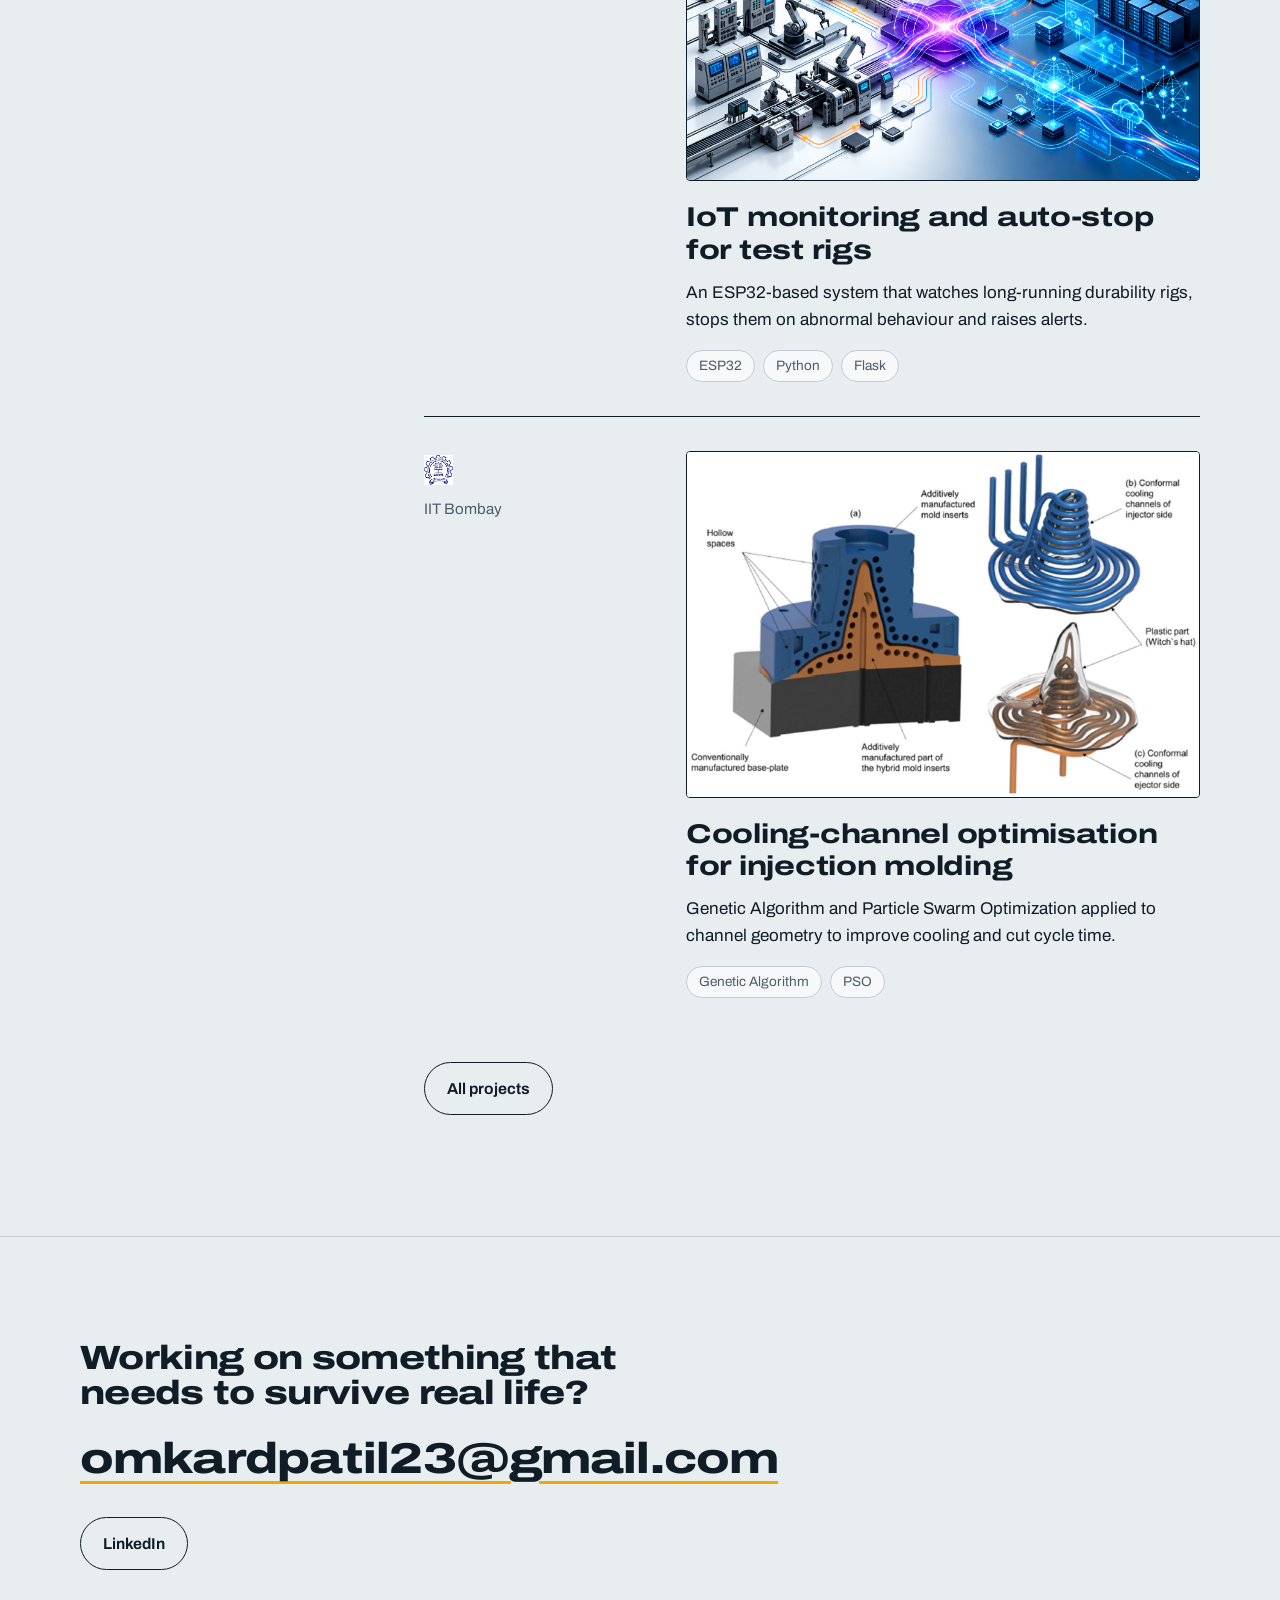
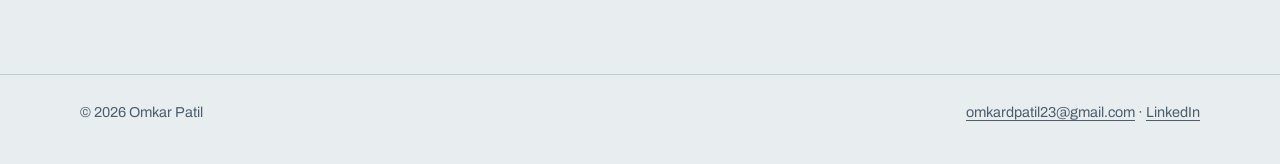
==== commit 8020fbc7: "v3 added pics, tag changes" ====
--- a/index.html
+++ b/index.html
@@ -25,23 +25,23 @@
   <main>
     <section class="hero wrap band first" style="padding-bottom:0">
       <h1>Omkar Patil</h1>
-      <p class="role">Mechanical engineer. I break things on purpose, then automate the rigs that do it.</p>
+      <p class="role">Bridging mechanical engineering, automation &amp; software</p>
       <div class="actions">
         <a class="button solid" href="projects.html">See my projects</a>
         <a class="button ghost" href="contact.html">Get in touch</a>
       </div>
 
-      <figure class="curve" style="margin-left:0;margin-right:0;margin-bottom:0">
-        <svg viewBox="0 0 1000 190" role="img" aria-label="A crack growth curve rising slowly and then sharply to a failure point">
-          <g class="grid">
-            <line x1="0" y1="40" x2="1000" y2="40"/><line x1="0" y1="90" x2="1000" y2="90"/><line x1="0" y1="140" x2="1000" y2="140"/>
-          </g>
-          <line class="axis" x1="0" y1="176" x2="1000" y2="176"/>
-          <path class="trace" pathLength="1" d="M0 168 C 260 166, 520 160, 690 142 S 880 84, 950 22"/>
-          <circle class="mark" cx="950" cy="22" r="9"/>
-          <text class="mark-label" x="935" y="14" text-anchor="end">failure</text>
+      <figure class="bridge">
+        <svg viewBox="0 0 1000 150" role="img" aria-label="Two arches joining mechanical engineering, automation and software">
+          <line class="deck" x1="120" y1="130" x2="880" y2="130"/>
+          <path class="arch" pathLength="1" d="M120 130 C 220 -10, 400 -10, 500 130"/>
+          <path class="arch" pathLength="1" d="M500 130 C 600 -10, 780 -10, 880 130"/>
+          <circle class="node" cx="120" cy="130" r="11"/>
+          <circle class="node mid" cx="500" cy="130" r="11"/>
+          <circle class="node" cx="880" cy="130" r="11"/>
         </svg>
-        <figcaption>Crack growth over load cycles. Every durability test is a race to this point, or past it.</figcaption>
+        <div class="labels" aria-hidden="true"><span style="left:12%">Mechanical</span><span style="left:50%">Automation</span><span style="left:88%">Software</span></div>
+        <figcaption>One engineer, three disciplines, built to work as a single system.</figcaption>
       </figure>
     </section>
 
@@ -66,6 +66,7 @@
           </dl>
           <div class="actions">
             <a class="button ghost" href="assets/Omkar_Patil_Resume.pdf">Download resume</a>
+            <a class="button ghost" href="https://www.linkedin.com/in/omkarpatil23/" target="_blank" rel="noopener">LinkedIn</a>
           </div>
         </div>
       </div>
@@ -75,6 +76,7 @@
       <div class="wrap split">
         <header><h2>What I do at Bajaj Auto</h2></header>
         <div class="job">
+          <span class="logos"><img data-img="assets/logos/bajaj" alt="Bajaj Auto logo"></span>
           <h3>Assistant Manager, R&amp;D Testing</h3>
           <p class="meta">Bajaj Auto Ltd. · August 2024 to present</p>
           <ul class="ticks">
@@ -121,25 +123,25 @@
         <div>
           <div class="projects">
             <article class="project highlight" style="padding-top:0;border-top:0">
-              <div class="where">IIT Bombay × Larsen &amp; Toubro</div>
-              <div>
-                <h3>Underwater ROV for ship-hull inspection</h3>
+              <div class="where"><span class="logos"><img data-img="assets/logos/iitb" alt="IIT Bombay logo"><img data-img="assets/logos/lnt" alt="Larsen & Toubro logo"></span>IIT Bombay × Larsen &amp; Toubro</div>
+          <div><figure class="shot"><img data-img="assets/projects/rov" alt="Underwater ROV for ship-hull inspection" loading="lazy"></figure>
+            <h3>Underwater ROV for ship-hull inspection</h3>
                 <p>A joint technology-transfer project to inspect and maintain ship hulls in sea water. I worked on hull design, CFD drag analysis and fabrication.</p>
                 <ul class="tags"><li>ANSYS Fluent</li><li>SolidWorks</li><li>CFD</li></ul>
               </div>
             </article>
             <article class="project">
-              <div class="where">Bajaj Auto</div>
-              <div>
-                <h3>IoT monitoring and auto-stop for test rigs</h3>
+              <div class="where"><span class="logos"><img data-img="assets/logos/bajaj" alt="Bajaj Auto logo"></span>Bajaj Auto</div>
+          <div><figure class="shot"><img data-img="assets/projects/iot" alt="IoT monitoring and auto-stop for test rigs" loading="lazy"></figure>
+            <h3>IoT monitoring and auto-stop for test rigs</h3>
                 <p>An ESP32-based system that watches long-running durability rigs, stops them on abnormal behaviour and raises alerts.</p>
                 <ul class="tags"><li>ESP32</li><li>Python</li><li>Flask</li></ul>
               </div>
             </article>
             <article class="project">
-              <div class="where">IIT Bombay</div>
-              <div>
-                <h3>Cooling-channel optimisation for injection molding</h3>
+              <div class="where"><span class="logos"><img data-img="assets/logos/iitb" alt="IIT Bombay logo"></span>IIT Bombay</div>
+          <div><figure class="shot"><img data-img="assets/projects/cooling-channel" alt="Cooling-channel optimisation for injection molding" loading="lazy"></figure>
+            <h3>Cooling-channel optimisation for injection molding</h3>
                 <p>Genetic Algorithm and Particle Swarm Optimization applied to channel geometry to improve cooling and cut cycle time.</p>
                 <ul class="tags"><li>Genetic Algorithm</li><li>PSO</li></ul>
               </div>
@@ -154,6 +156,7 @@
       <div class="wrap">
         <h2 style="max-width:22ch;margin-bottom:22px">Working on something that needs to survive real life?</h2>
         <a class="mail" href="mailto:omkardpatil23@gmail.com">omkardpatil23@gmail.com</a>
+        <div class="actions"><a class="button ghost" href="https://www.linkedin.com/in/omkarpatil23/" target="_blank" rel="noopener">LinkedIn</a></div>
       </div>
     </section>
   </main>
@@ -161,7 +164,7 @@
   <footer>
     <div class="wrap">
       <span>© <span id="year">2026</span> Omkar Patil</span>
-      <a href="mailto:omkardpatil23@gmail.com">omkardpatil23@gmail.com</a>
+      <span><a href="mailto:omkardpatil23@gmail.com">omkardpatil23@gmail.com</a> · <a href="https://www.linkedin.com/in/omkarpatil23/" target="_blank" rel="noopener">LinkedIn</a></span>
     </div>
   </footer>
   <script>document.getElementById("year").textContent = new Date().getFullYear();</script>
@@ -179,5 +182,6 @@
     if (img.complete && img.naturalWidth === 0) { img.dispatchEvent(new Event("error")); }
   })();
 </script>
+<script src="site.js" defer></script>
 </body>
 </html>
--- a/style.css
+++ b/style.css
@@ -63,17 +63,18 @@
 
 /* hero */
 .hero { padding: clamp(56px, 11vw, 120px) 0 0; }
-.hero .role { font-size: clamp(1.15rem, 2.4vw, 1.55rem); font-weight: 500; max-width: 30ch; margin: 26px 0 0; line-height: 1.35; }
-.curve { margin-top: clamp(40px, 7vw, 80px); border-top: 1px solid var(--line); padding-top: 18px; }
-.curve svg { width: 100%; height: auto; overflow: visible; display: block; }
-.curve .grid line { stroke: var(--line); stroke-width: 1; }
-.curve .axis { stroke: var(--ink); stroke-width: 1.5; }
-.curve .trace { fill: none; stroke: var(--teal); stroke-width: 3; stroke-linecap: round; stroke-dasharray: 1; stroke-dashoffset: 1; animation: draw 2.6s cubic-bezier(.5,.1,.3,1) .3s forwards; }
-.curve .mark { fill: var(--amber); stroke: var(--ink); stroke-width: 2; opacity: 0; animation: pop .4s ease 2.7s forwards; }
-.curve .mark-label { font: 600 15px "Archivo", sans-serif; fill: var(--ink); opacity: 0; animation: pop .4s ease 2.8s forwards; }
-.curve figcaption { margin: 10px 0 0; font-size: .9rem; color: var(--steel); }
+.hero .role { font-size: clamp(1.25rem, 2.8vw, 1.9rem); font-weight: 500; max-width: 34ch; margin: 26px 0 0; line-height: 1.3; }
+.bridge { margin: clamp(40px, 7vw, 80px) 0 0; border-top: 1px solid var(--line); padding-top: 22px; }
+.bridge svg { width: 100%; height: auto; display: block; overflow: visible; }
+.bridge .deck { stroke: var(--ink); stroke-width: 1.5; }
+.bridge .arch { fill: none; stroke: var(--teal); stroke-width: 3; stroke-linecap: round; stroke-dasharray: 1; stroke-dashoffset: 1; animation: draw 1.8s cubic-bezier(.5,.1,.3,1) .3s forwards; }
+.bridge .arch + .arch { animation-delay: 1.2s; }
+.bridge .node { fill: var(--paper); stroke: var(--ink); stroke-width: 2.5; }
+.bridge .node.mid { fill: var(--amber); }
+.bridge .labels { position: relative; height: 2em; margin-top: 8px; font-weight: 650; font-size: .98rem; }
+.bridge .labels span { position: absolute; transform: translateX(-50%); white-space: nowrap; }
+.bridge figcaption { margin: 8px 0 0; font-size: .9rem; color: var(--steel); }
 @keyframes draw { to { stroke-dashoffset: 0; } }
-@keyframes pop { to { opacity: 1; } }
 
 /* sections */
 .band { padding: clamp(56px, 9vw, 104px) 0; border-top: 1px solid var(--line); }
@@ -171,6 +172,16 @@
 }
 @media (prefers-reduced-motion: reduce) {
   html { scroll-behavior: auto; }
-  .curve .trace { animation: none; stroke-dashoffset: 0; }
-  .curve .mark, .curve .mark-label { animation: none; opacity: 1; }
+  .bridge .arch { animation: none; stroke-dashoffset: 0; }
 }
+
+/* logos and project images */
+.logos { display: flex; flex-wrap: wrap; align-items: center; gap: 10px 16px; margin-bottom: 12px; }
+.logos:empty { display: none; }
+.logos img { height: 30px; width: auto; max-width: 130px; object-fit: contain; }
+.shot { margin: 0 0 20px; }
+.shot:empty { display: none; }
+.shot img { width: 100%; max-height: 360px; object-fit: cover; border: 1.5px solid var(--ink); border-radius: 4px; background: var(--panel); }
+.job > .logos { margin-bottom: 18px; }
+.job > .logos img { height: 36px; }
+.dark .mail { color: var(--on-ink); }
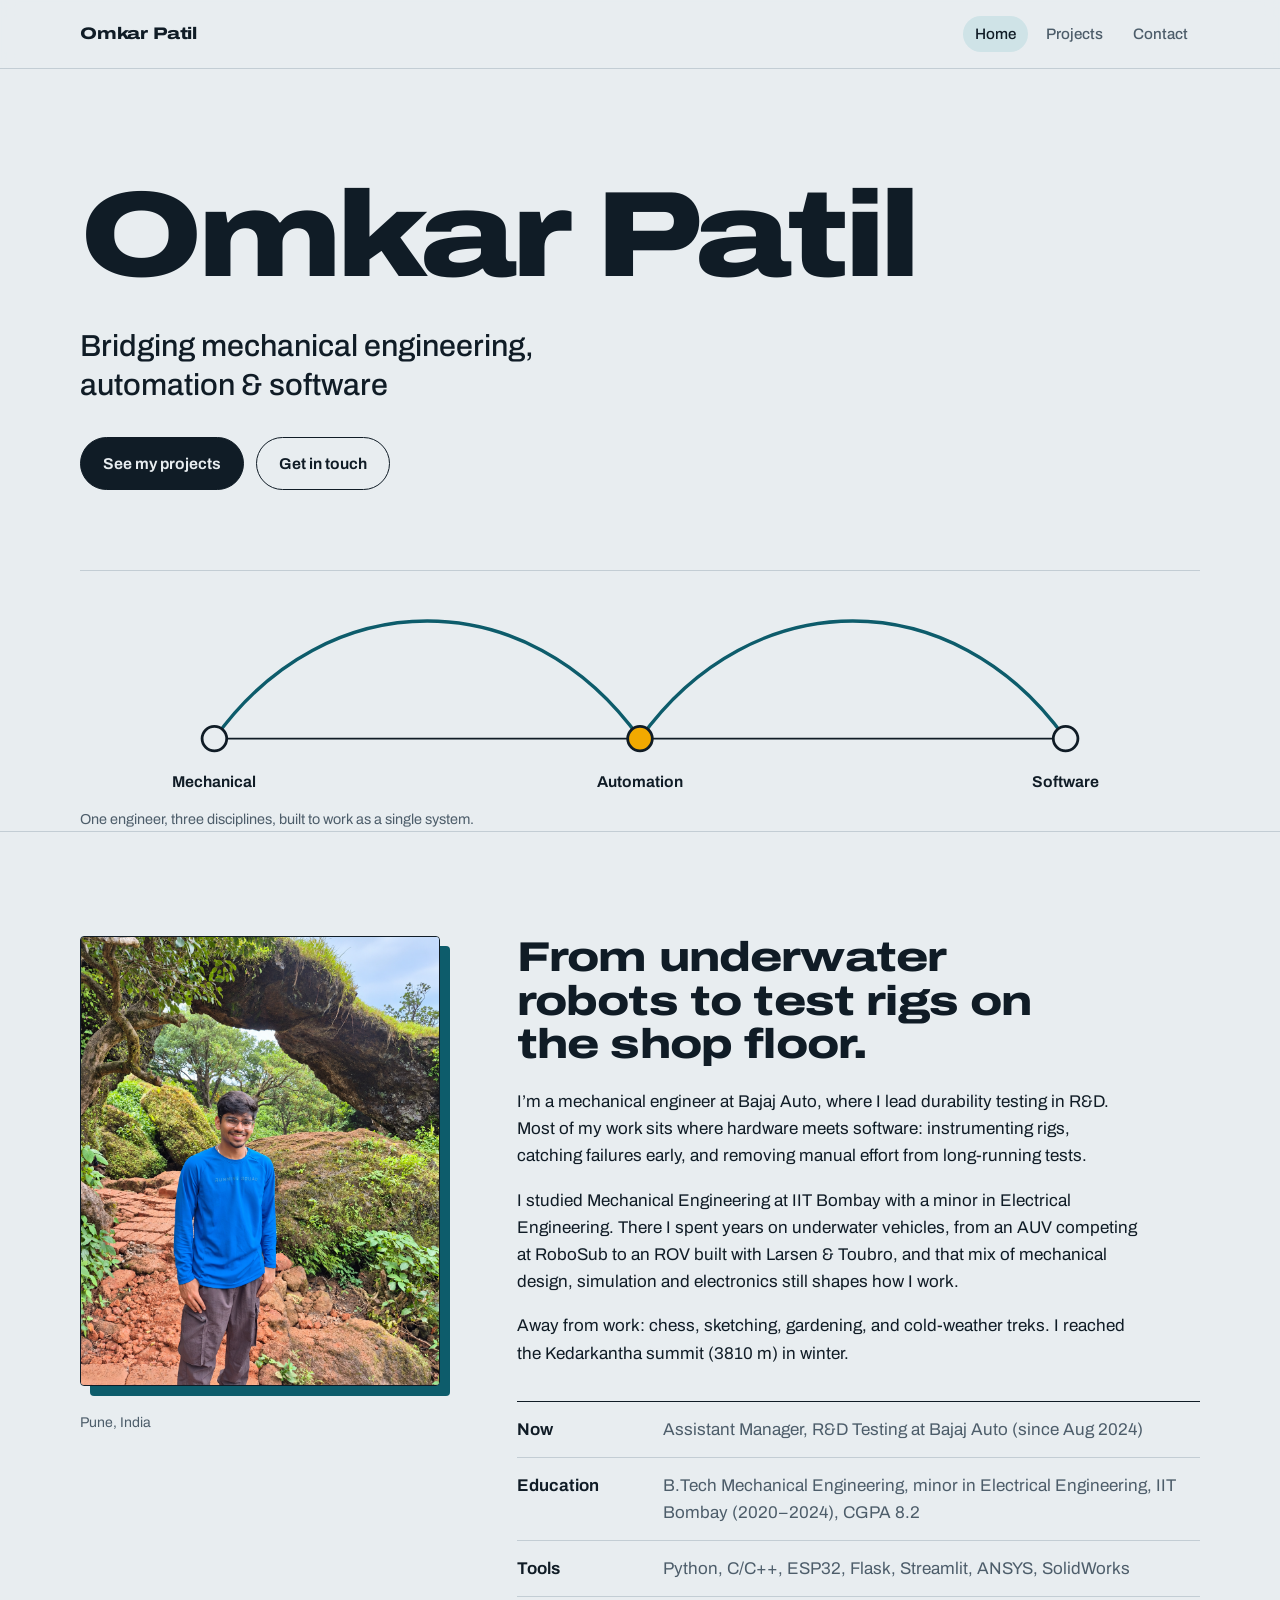
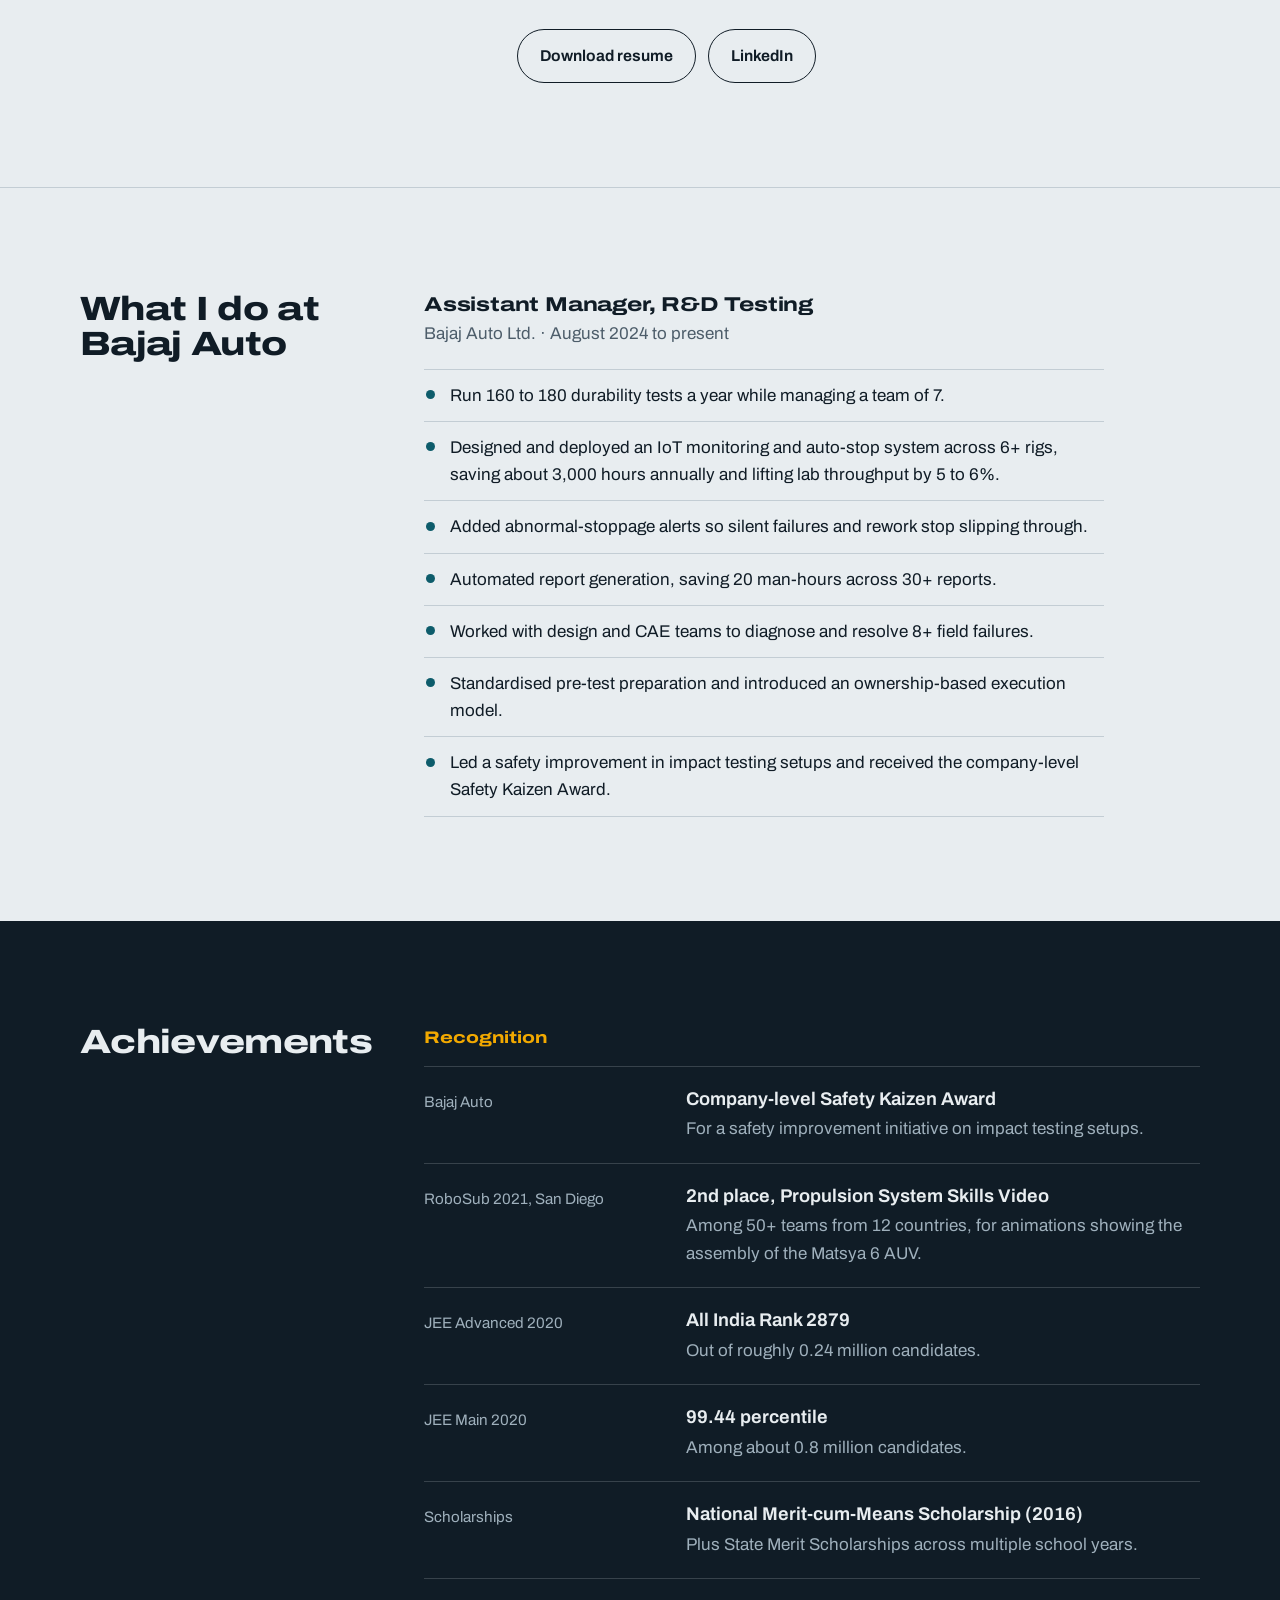
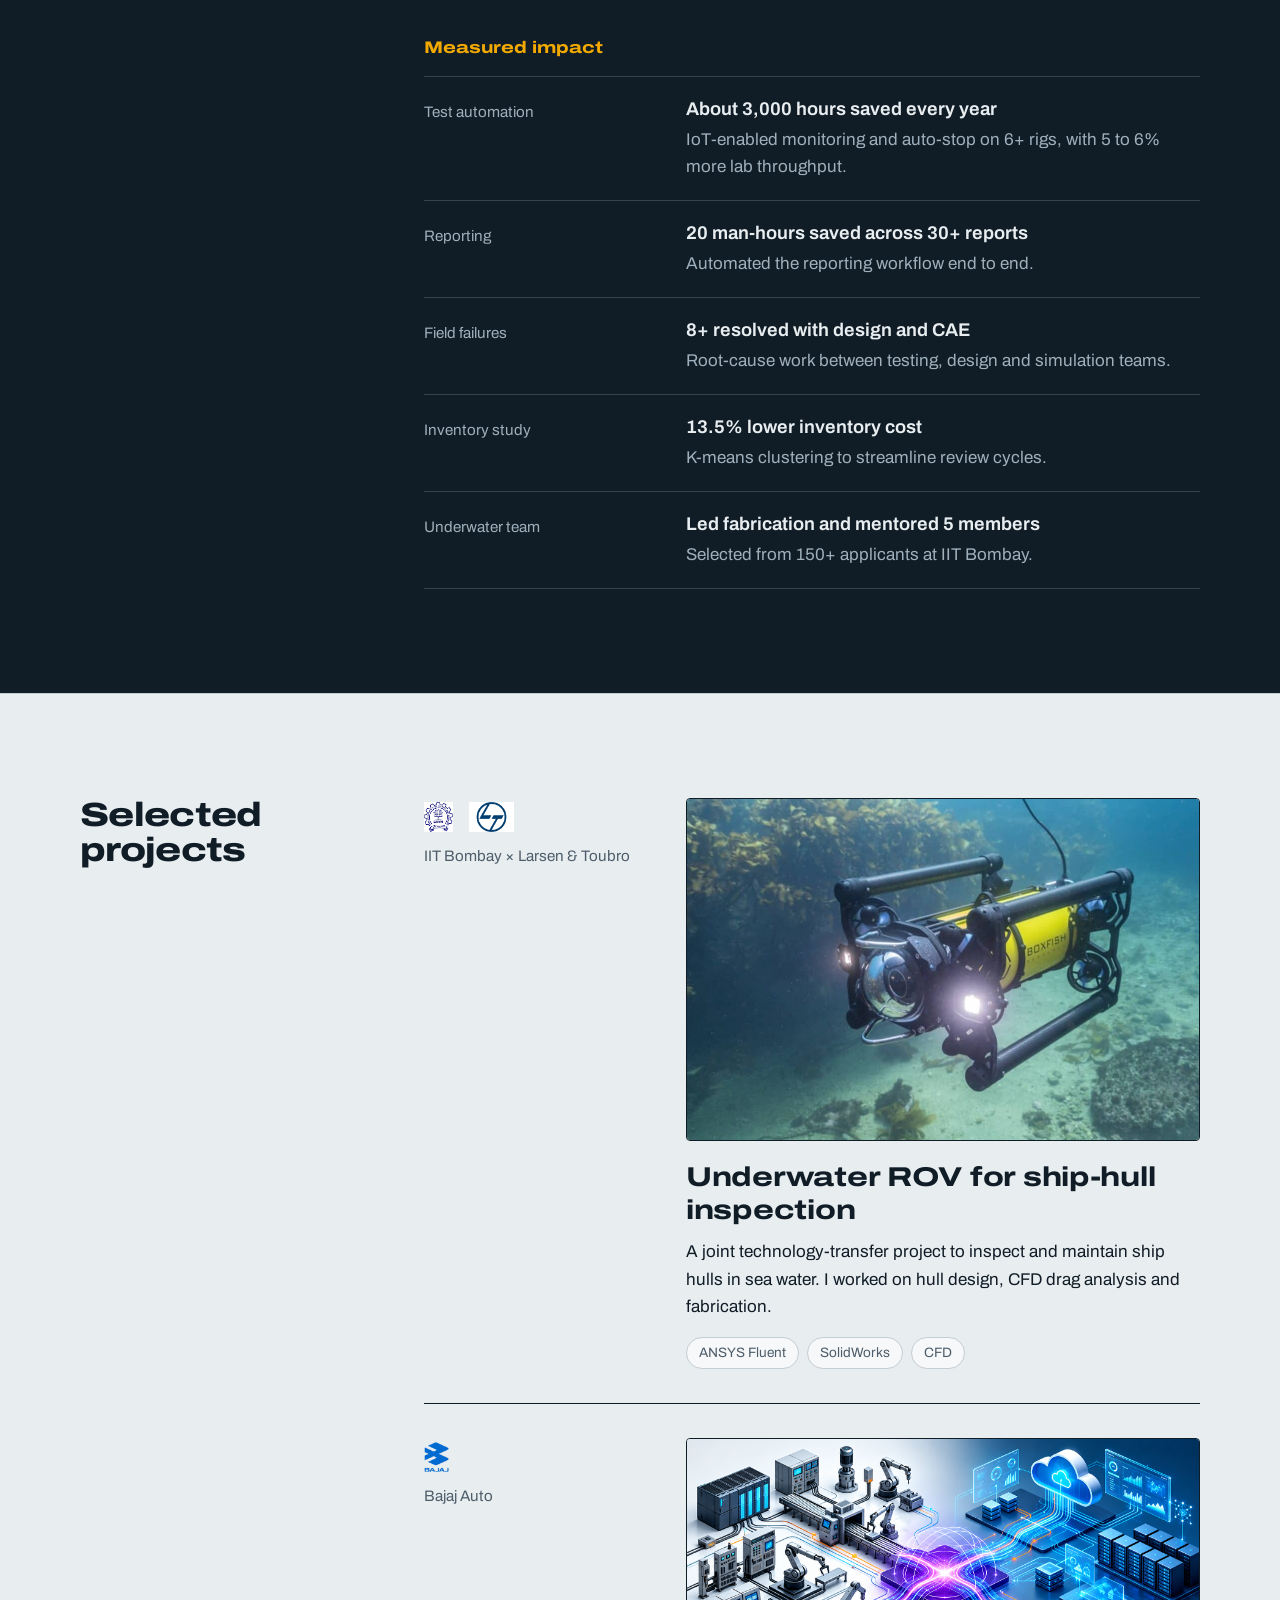
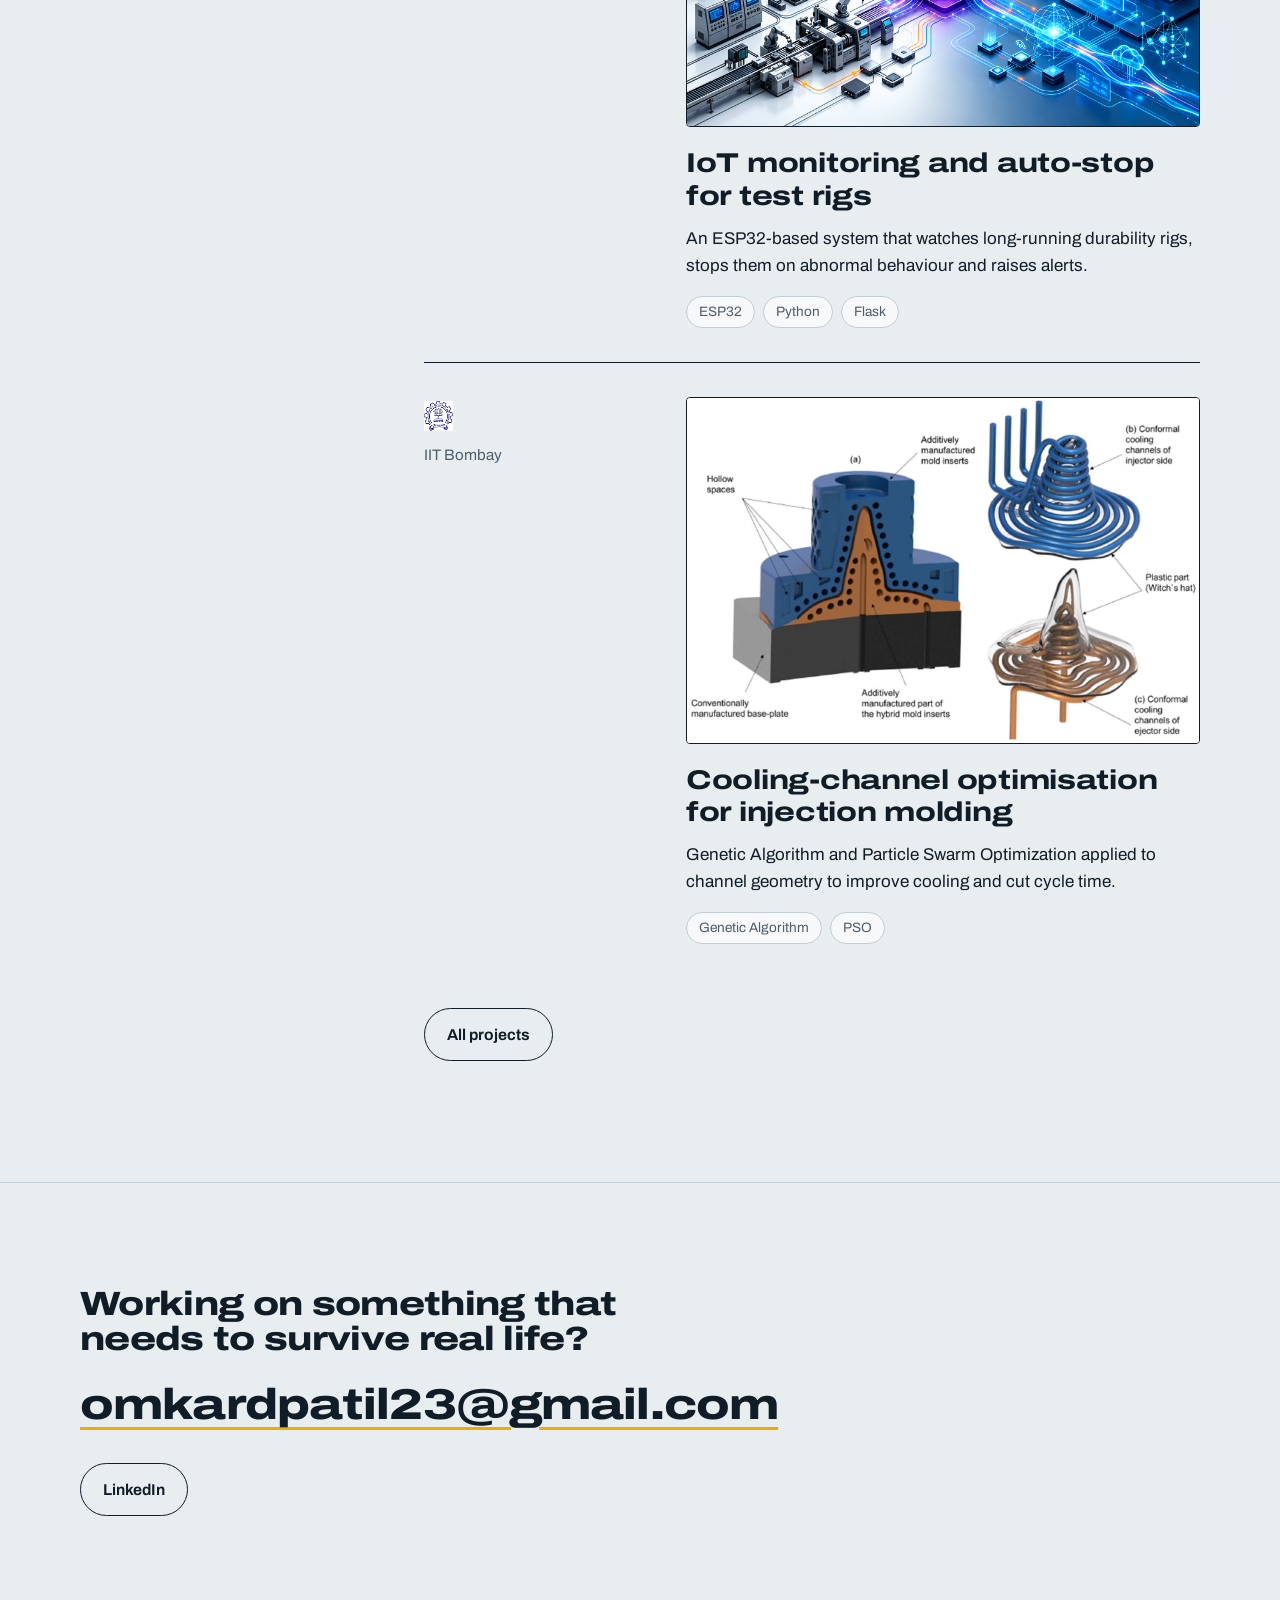
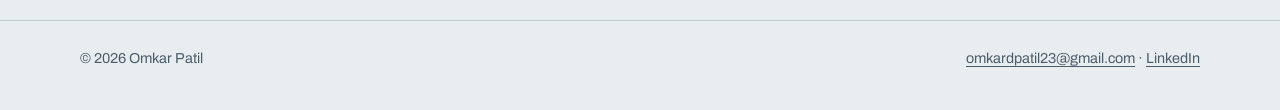
==== commit 699f5162: "Remove Bajaj Auto logo from job section Removed the Bajaj Auto logo image element from the job secti" ====
--- a/index.html
+++ b/index.html
@@ -76,7 +76,6 @@
       <div class="wrap split">
         <header><h2>What I do at Bajaj Auto</h2></header>
         <div class="job">
-          <span class="logos"><img data-img="assets/logos/bajaj" alt="Bajaj Auto logo"></span>
           <h3>Assistant Manager, R&amp;D Testing</h3>
           <p class="meta">Bajaj Auto Ltd. · August 2024 to present</p>
           <ul class="ticks">
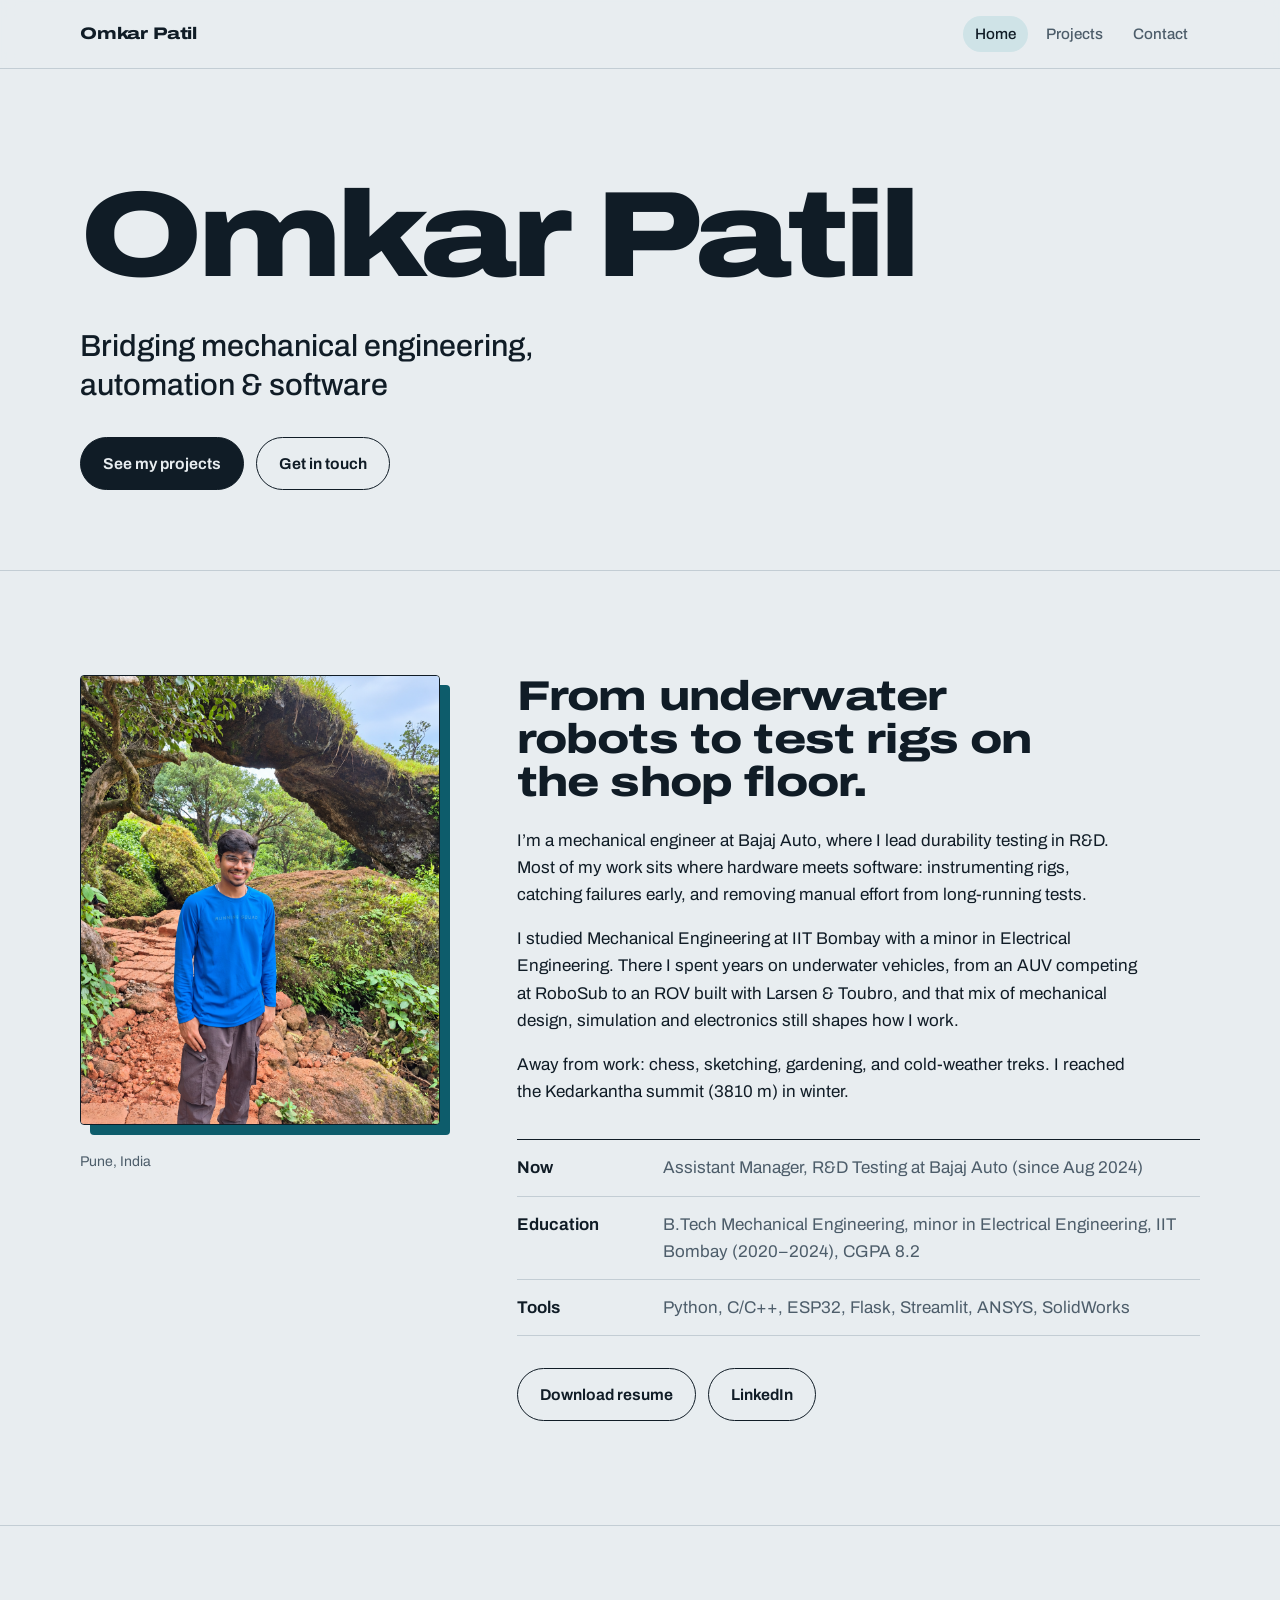
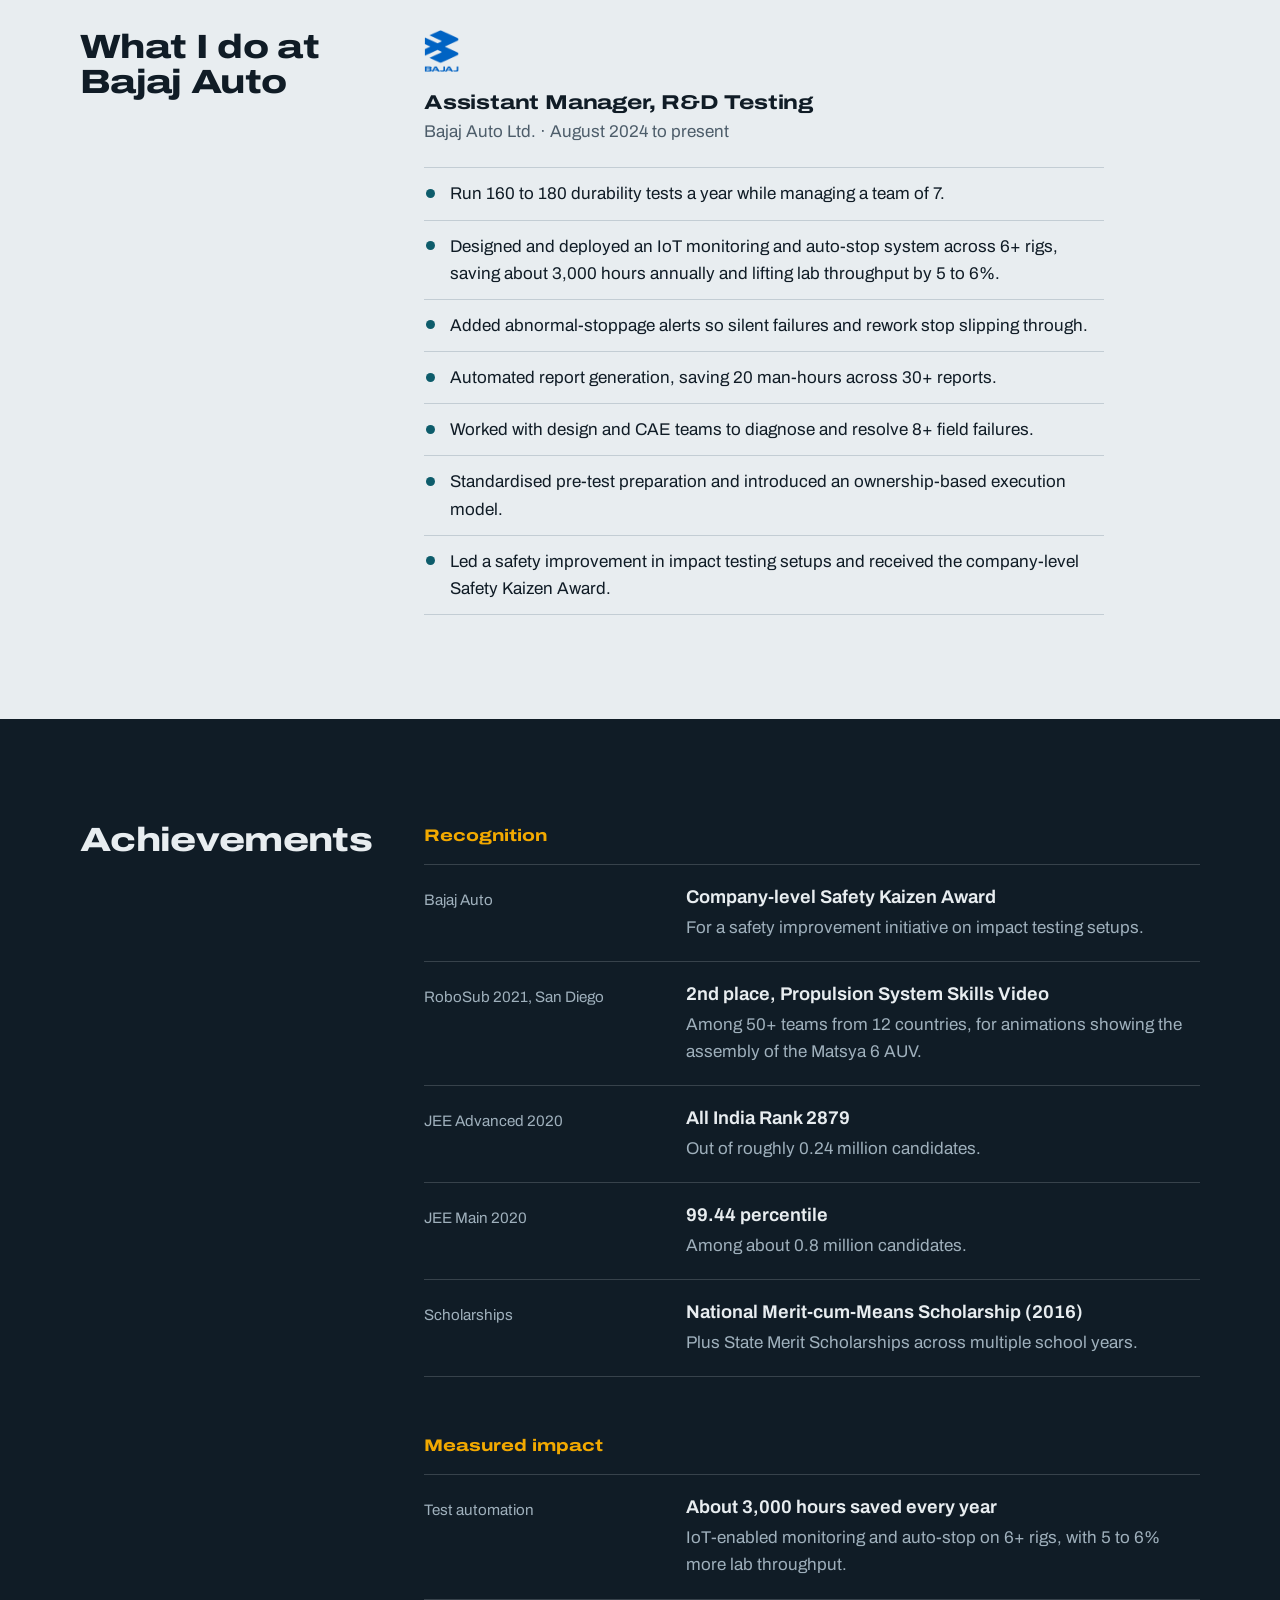
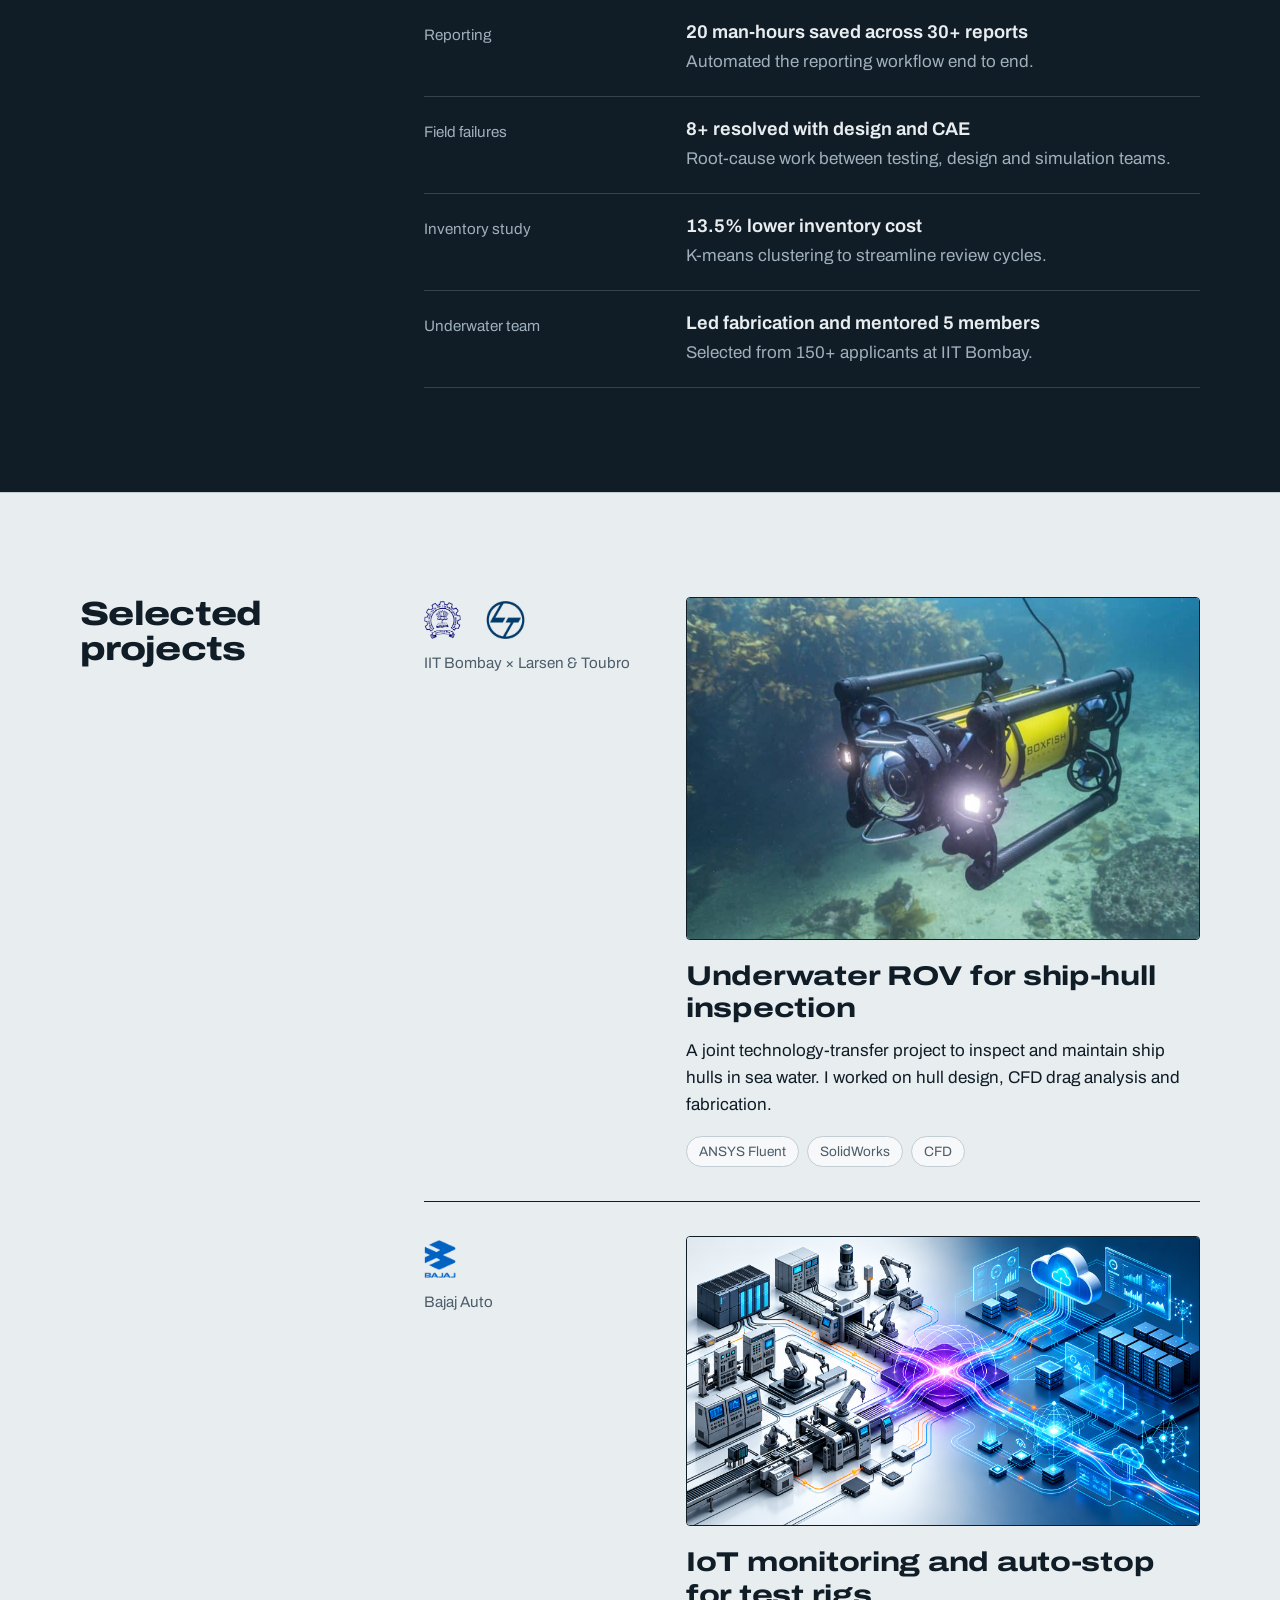
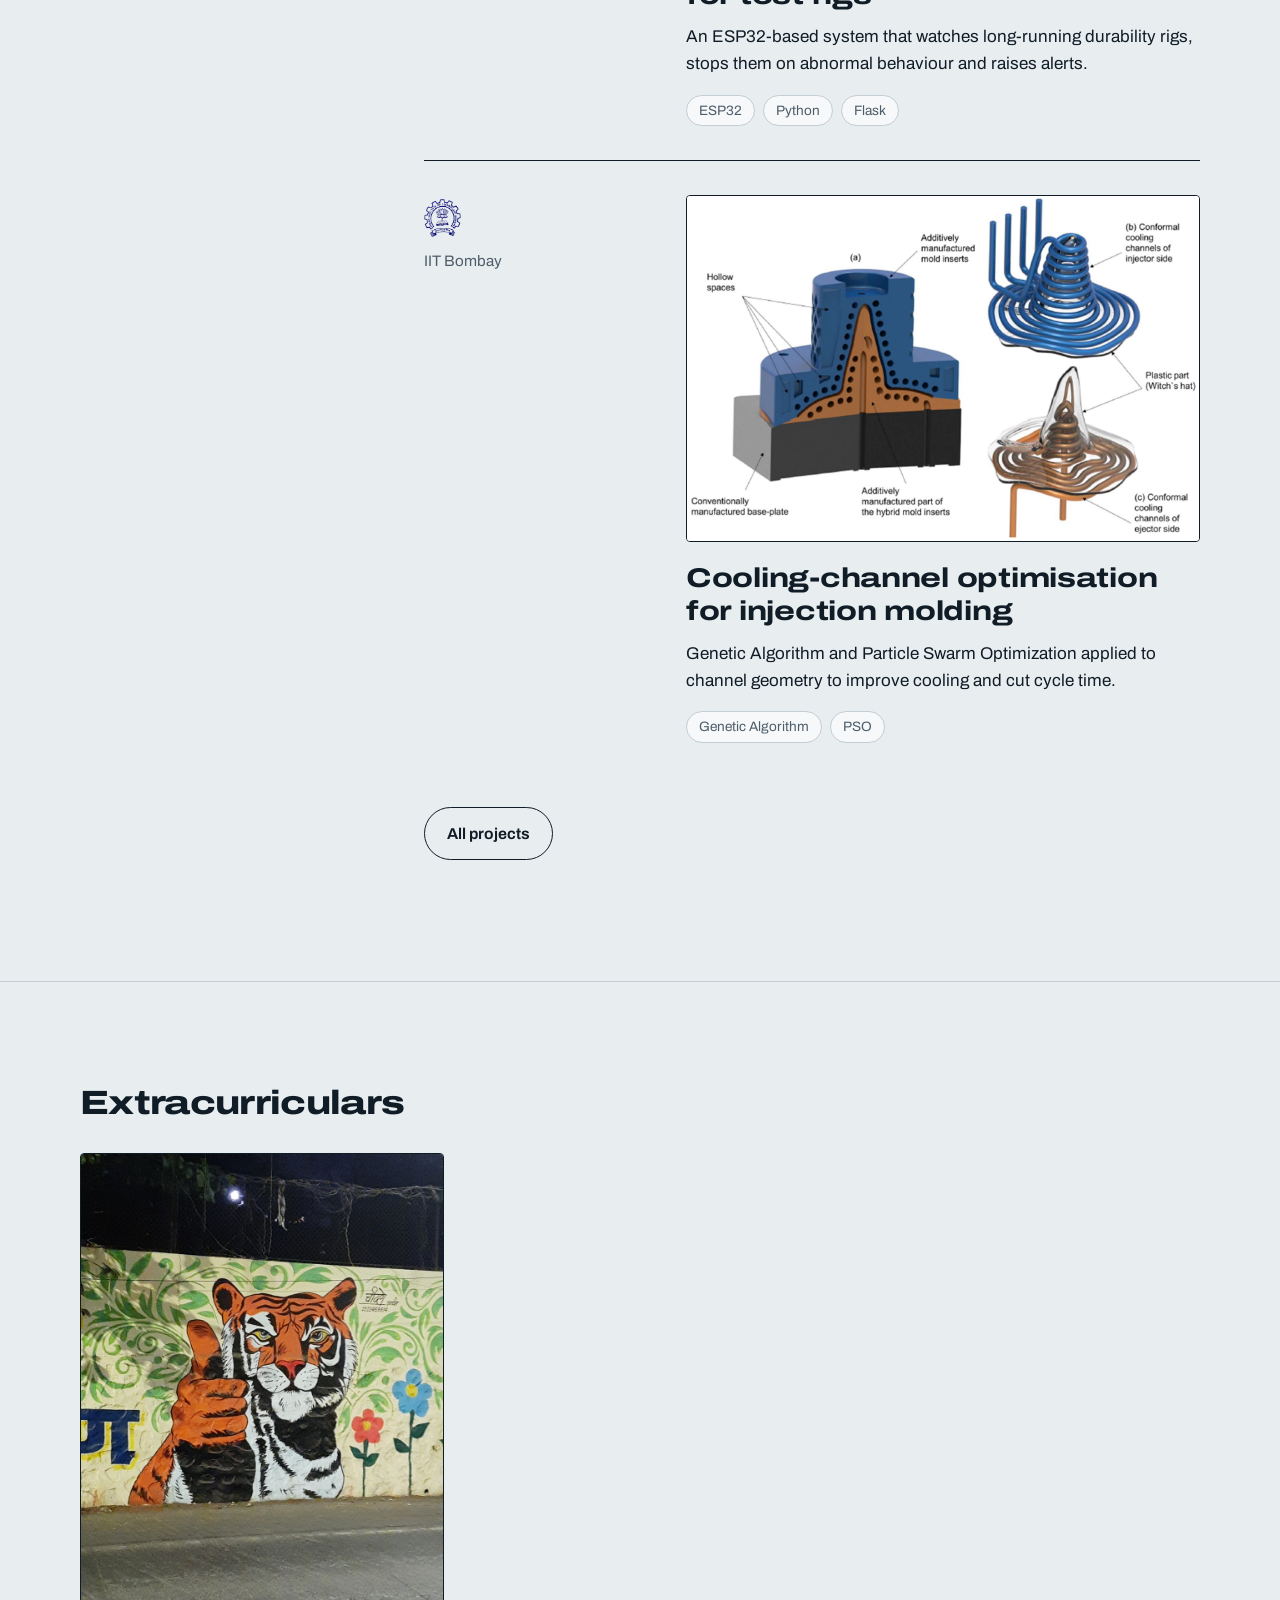
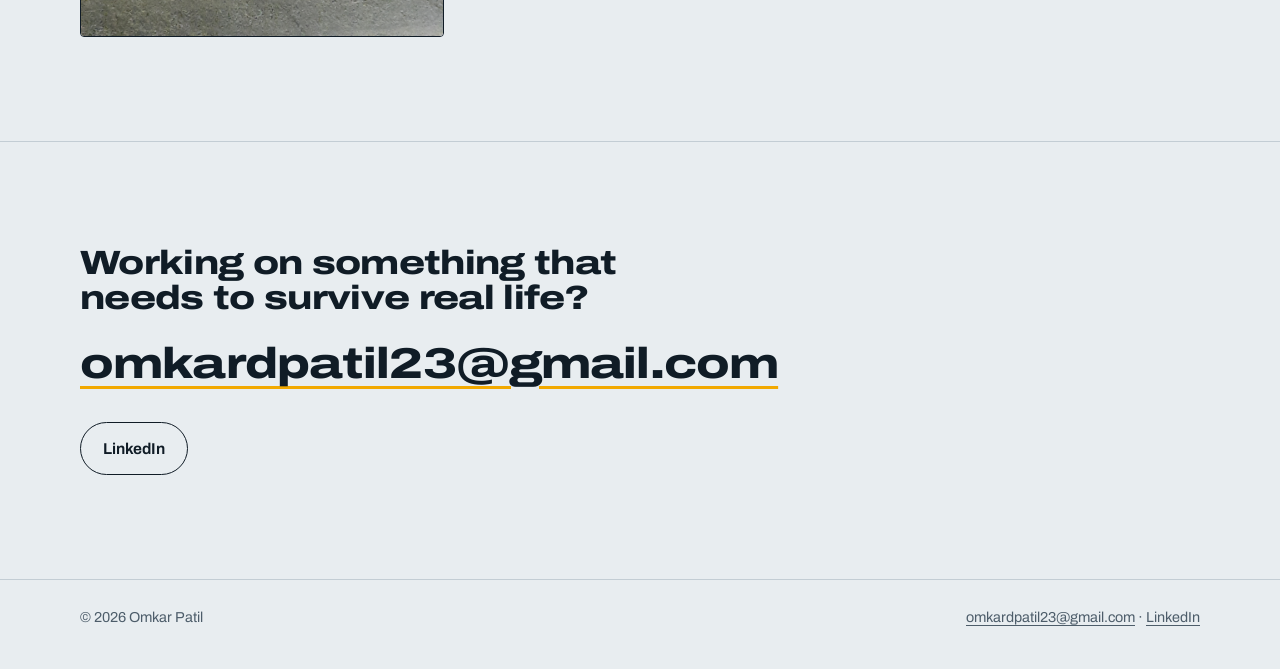
==== commit 9c348ecf: "v4 logo issue resolved, extra curry added" ====
--- a/index.html
+++ b/index.html
@@ -23,26 +23,13 @@
   </header>
 
   <main>
-    <section class="hero wrap band first" style="padding-bottom:0">
+    <section class="hero wrap band first" style="padding-bottom:clamp(48px,7vw,80px)">
       <h1>Omkar Patil</h1>
       <p class="role">Bridging mechanical engineering, automation &amp; software</p>
       <div class="actions">
         <a class="button solid" href="projects.html">See my projects</a>
         <a class="button ghost" href="contact.html">Get in touch</a>
       </div>
-
-      <figure class="bridge">
-        <svg viewBox="0 0 1000 150" role="img" aria-label="Two arches joining mechanical engineering, automation and software">
-          <line class="deck" x1="120" y1="130" x2="880" y2="130"/>
-          <path class="arch" pathLength="1" d="M120 130 C 220 -10, 400 -10, 500 130"/>
-          <path class="arch" pathLength="1" d="M500 130 C 600 -10, 780 -10, 880 130"/>
-          <circle class="node" cx="120" cy="130" r="11"/>
-          <circle class="node mid" cx="500" cy="130" r="11"/>
-          <circle class="node" cx="880" cy="130" r="11"/>
-        </svg>
-        <div class="labels" aria-hidden="true"><span style="left:12%">Mechanical</span><span style="left:50%">Automation</span><span style="left:88%">Software</span></div>
-        <figcaption>One engineer, three disciplines, built to work as a single system.</figcaption>
-      </figure>
     </section>
 
     <section class="band" id="about">
@@ -76,6 +63,7 @@
       <div class="wrap split">
         <header><h2>What I do at Bajaj Auto</h2></header>
         <div class="job">
+          <span class="logos"><img data-img="assets/logos/bajaj" alt="Bajaj Auto logo"></span>
           <h3>Assistant Manager, R&amp;D Testing</h3>
           <p class="meta">Bajaj Auto Ltd. · August 2024 to present</p>
           <ul class="ticks">
@@ -151,6 +139,13 @@
       </div>
     </section>
 
+    <section class="band" id="gallery" data-repo="" hidden>
+      <div class="wrap">
+        <h2 class="gallery-title">Extracurriculars</h2>
+        <div class="gallery-grid" aria-live="polite"></div>
+      </div>
+    </section>
+
     <section class="band">
       <div class="wrap">
         <h2 style="max-width:22ch;margin-bottom:22px">Working on something that needs to survive real life?</h2>
--- a/style.css
+++ b/style.css
@@ -64,17 +64,6 @@
 /* hero */
 .hero { padding: clamp(56px, 11vw, 120px) 0 0; }
 .hero .role { font-size: clamp(1.25rem, 2.8vw, 1.9rem); font-weight: 500; max-width: 34ch; margin: 26px 0 0; line-height: 1.3; }
-.bridge { margin: clamp(40px, 7vw, 80px) 0 0; border-top: 1px solid var(--line); padding-top: 22px; }
-.bridge svg { width: 100%; height: auto; display: block; overflow: visible; }
-.bridge .deck { stroke: var(--ink); stroke-width: 1.5; }
-.bridge .arch { fill: none; stroke: var(--teal); stroke-width: 3; stroke-linecap: round; stroke-dasharray: 1; stroke-dashoffset: 1; animation: draw 1.8s cubic-bezier(.5,.1,.3,1) .3s forwards; }
-.bridge .arch + .arch { animation-delay: 1.2s; }
-.bridge .node { fill: var(--paper); stroke: var(--ink); stroke-width: 2.5; }
-.bridge .node.mid { fill: var(--amber); }
-.bridge .labels { position: relative; height: 2em; margin-top: 8px; font-weight: 650; font-size: .98rem; }
-.bridge .labels span { position: absolute; transform: translateX(-50%); white-space: nowrap; }
-.bridge figcaption { margin: 8px 0 0; font-size: .9rem; color: var(--steel); }
-@keyframes draw { to { stroke-dashoffset: 0; } }
 
 /* sections */
 .band { padding: clamp(56px, 9vw, 104px) 0; border-top: 1px solid var(--line); }
@@ -172,16 +161,35 @@
 }
 @media (prefers-reduced-motion: reduce) {
   html { scroll-behavior: auto; }
-  .bridge .arch { animation: none; stroke-dashoffset: 0; }
+  .gallery-grid figcaption { transition: none; }
 }
 
 /* logos and project images */
 .logos { display: flex; flex-wrap: wrap; align-items: center; gap: 10px 16px; margin-bottom: 12px; }
 .logos:empty { display: none; }
-.logos img { height: 30px; width: auto; max-width: 130px; object-fit: contain; }
+.logos img { height: 38px; width: auto; max-width: 150px; object-fit: contain; mix-blend-mode: multiply; }
 .shot { margin: 0 0 20px; }
 .shot:empty { display: none; }
 .shot img { width: 100%; max-height: 360px; object-fit: cover; border: 1.5px solid var(--ink); border-radius: 4px; background: var(--panel); }
 .job > .logos { margin-bottom: 18px; }
-.job > .logos img { height: 36px; }
+.job > .logos img { height: 42px; }
 .dark .mail { color: var(--on-ink); }
+
+/* extracurricular gallery */
+.gallery-title { margin-bottom: 32px; }
+.gallery-grid { columns: 3 260px; column-gap: 14px; }
+.gallery-grid figure {
+  position: relative; margin: 0 0 14px; overflow: hidden; break-inside: avoid;
+  border: 1.5px solid var(--ink); border-radius: 4px; background: var(--panel);
+}
+.gallery-grid img { width: 100%; height: auto; display: block; }
+.gallery-grid figcaption {
+  position: absolute; left: 0; right: 0; bottom: 0; padding: 10px 14px;
+  background: var(--ink); color: var(--on-ink); font-size: .9rem; line-height: 1.35;
+  opacity: 0; transform: translateY(100%); transition: transform .22s ease, opacity .22s ease;
+  pointer-events: none;
+}
+.gallery-grid figure:hover figcaption,
+.gallery-grid figure:focus-visible figcaption,
+.gallery-grid figure.open figcaption { opacity: 1; transform: none; }
+@media (max-width: 520px) { .gallery-grid { columns: 2; column-gap: 10px; } .gallery-grid figure { margin-bottom: 10px; } }
